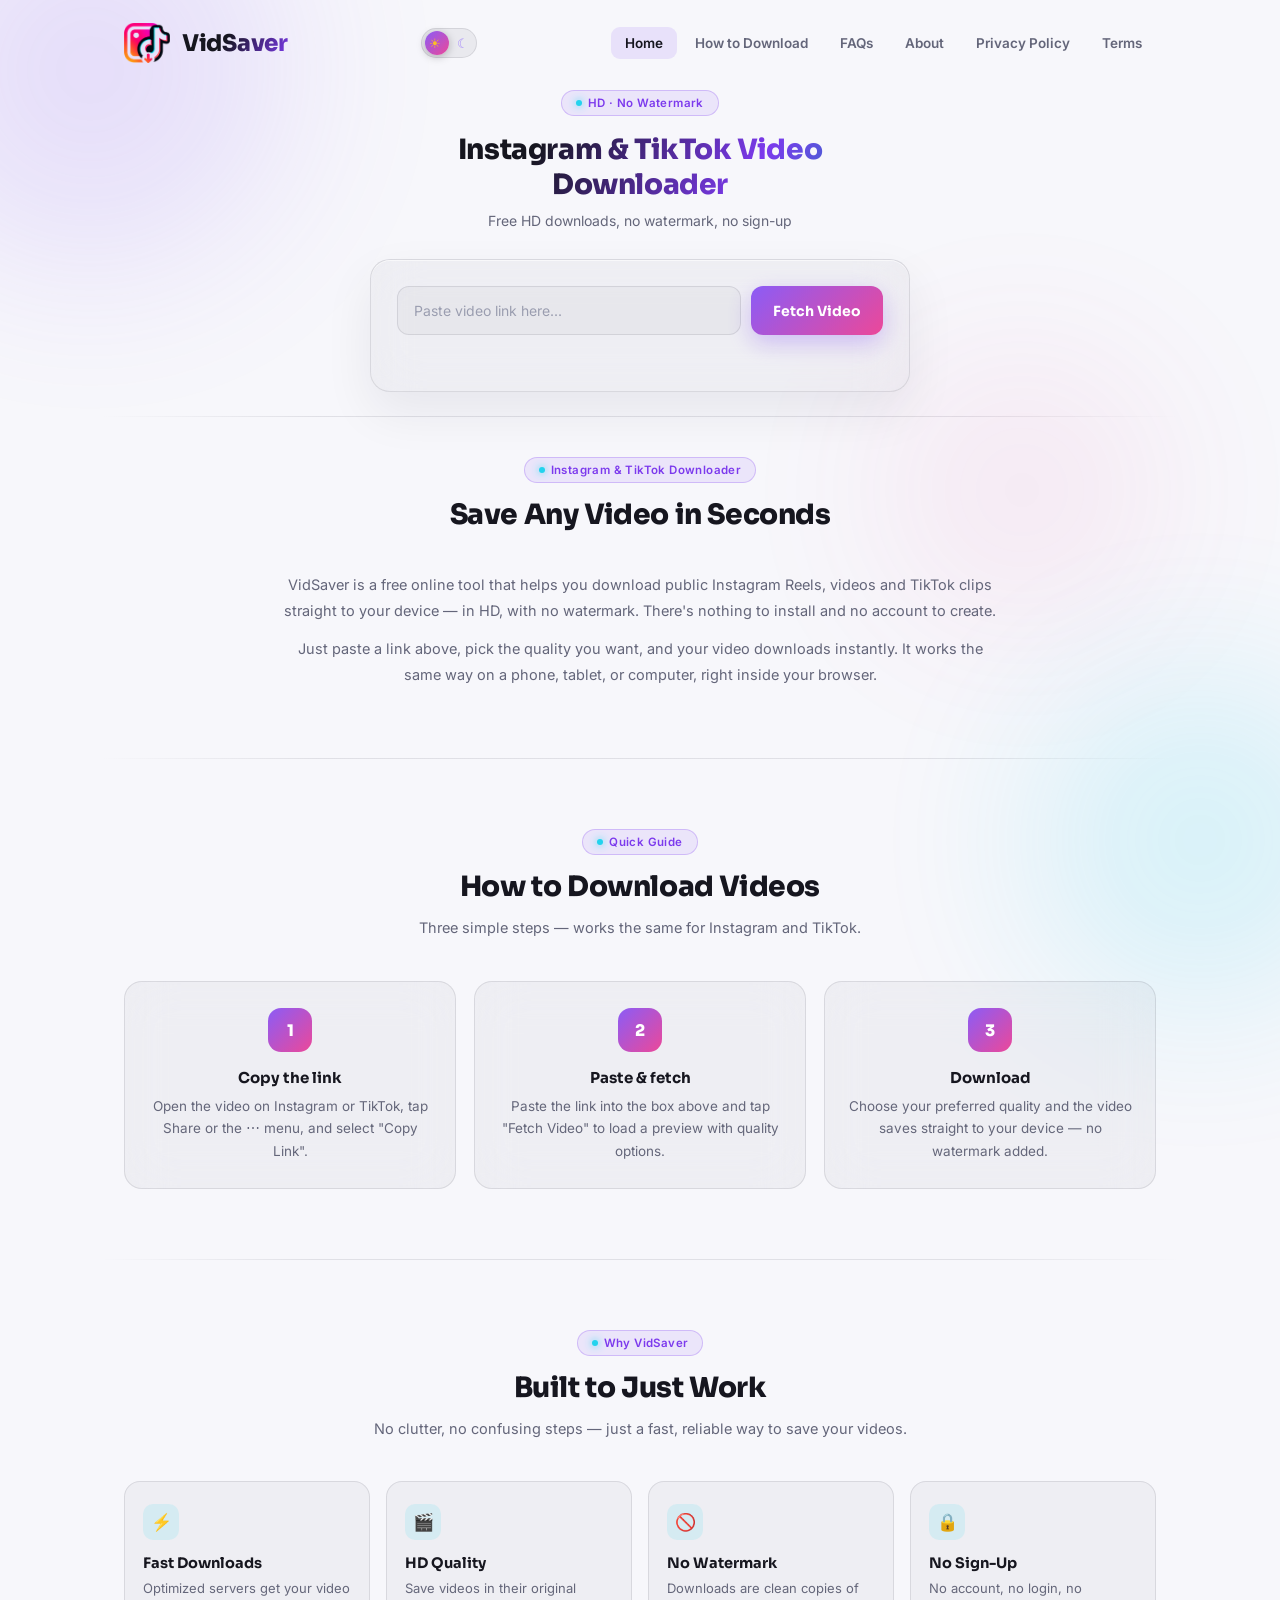
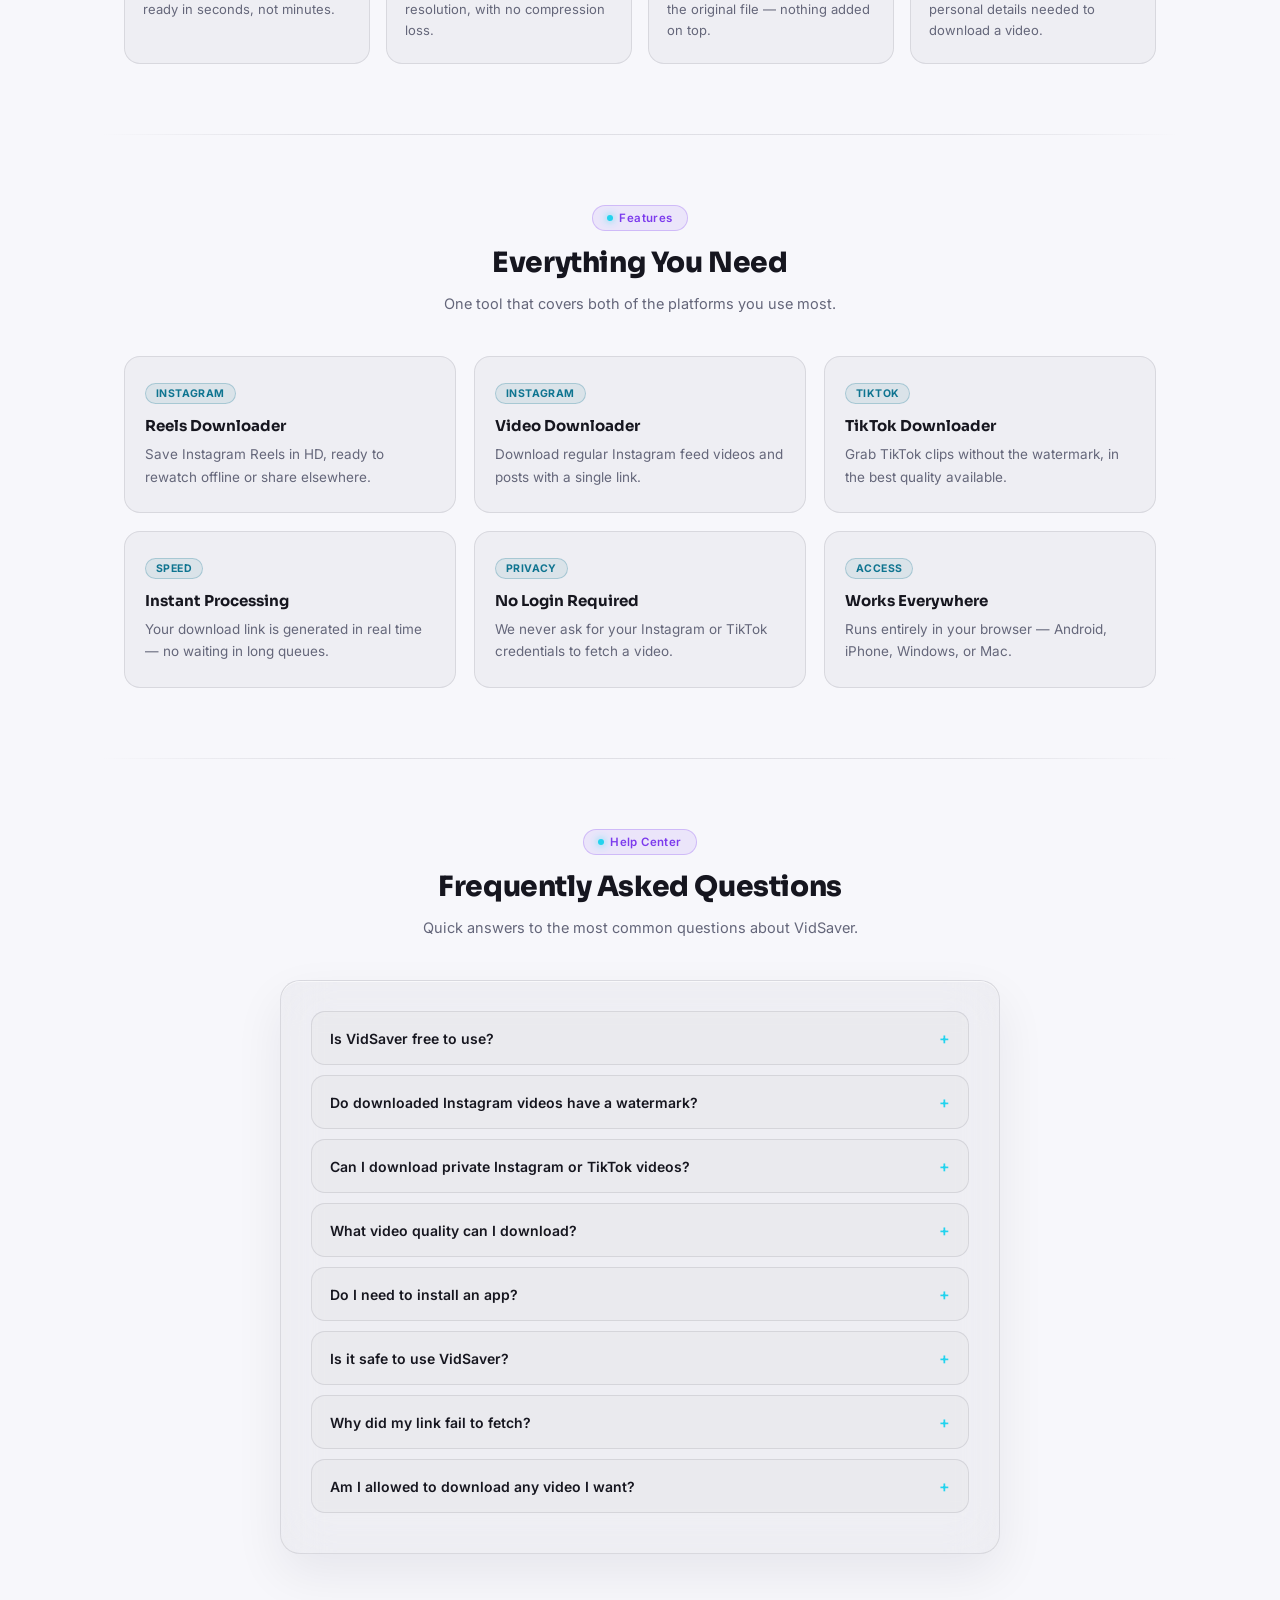
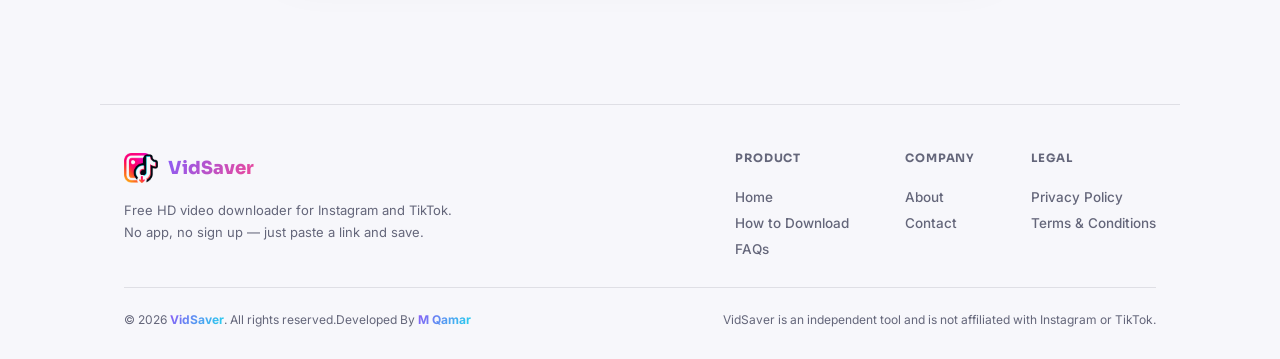
==== index.html @ 6a2c9d86 "Update index.html" ====
<!DOCTYPE html>
<html lang="en">
<head>
<!-- Google tag (gtag.js) -->
<script async src="https://www.googletagmanager.com/gtag/js?id=G-ZDQRNZ3Z0Q"></script>
<script>
  window.dataLayer = window.dataLayer || [];
  function gtag(){dataLayer.push(arguments);}
  gtag('js', new Date());
  gtag('config', 'G-ZDQRNZ3Z0Q');
</script>

<meta charset="UTF-8" />
<meta name="viewport" content="width=device-width, initial-scale=1.0" />
<title>VidSaver — Instagram & TikTok Video Downloader (HD, No Watermark)</title>
<meta name="description" content="VidSaver lets you download Instagram Reels, videos and TikTok clips in HD with no watermark, free and without signing up. Paste a link and save it in seconds." />
<meta name="theme-color" content="#0a0b12">
<link rel="canonical" href="https://vidsaver.site/">
<link rel="icon" href="logo.png" type="image/png">
<link rel="preconnect" href="https://fonts.googleapis.com">
<link href="https://fonts.googleapis.com/css2?family=Sora:wght@500;600;700;800&family=Inter:wght@400;500;600&display=swap" rel="stylesheet">
<link rel="stylesheet" href="style.css">

<!-- Basic SEO / social meta -->
<meta property="og:title" content="VidSaver — Instagram & TikTok Video Downloader">
<meta property="og:description" content="Download Instagram and TikTok videos in HD, no watermark, free and instant.">
<meta property="og:type" content="website">
<meta property="og:url" content="https://vidsaver.site/">
<meta property="og:image" content="https://vidsaver.site/logo.png">

<!-- Structured data: WebApplication -->
<script type="application/ld+json">
{
  "@context": "https://schema.org",
  "@type": "WebApplication",
  "name": "VidSaver",
  "url": "https://vidsaver.site/",
  "description": "Free tool to download Instagram Reels, videos and TikTok clips in HD without watermark, no sign up required.",
  "applicationCategory": "MultimediaApplication",
  "operatingSystem": "Any",
  "offers": {
    "@type": "Offer",
    "price": "0",
    "priceCurrency": "USD"
  }
}
</script>

<!-- Structured data: FAQPage -->
<script type="application/ld+json">
{
  "@context": "https://schema.org",
  "@type": "FAQPage",
  "mainEntity": [
    {
      "@type": "Question",
      "name": "Is VidSaver free to use?",
      "acceptedAnswer": {
        "@type": "Answer",
        "text": "Yes. VidSaver is completely free — there's no sign up, no account and no hidden charges to download videos."
      }
    },
    {
      "@type": "Question",
      "name": "Do downloaded Instagram videos have a watermark?",
      "acceptedAnswer": {
        "@type": "Answer",
        "text": "No. VidSaver fetches the original video file, so downloads are clean and don't add any watermark or logo on top of the video."
      }
    },
    {
      "@type": "Question",
      "name": "Can I download private Instagram or TikTok videos?",
      "acceptedAnswer": {
        "@type": "Answer",
        "text": "No. VidSaver can only fetch videos from public accounts and public posts. Private content isn't accessible."
      }
    },
    {
      "@type": "Question",
      "name": "Do I need to install an app?",
      "acceptedAnswer": {
        "@type": "Answer",
        "text": "No app is required. VidSaver works entirely in your browser on desktop or mobile — just paste a link and download."
      }
    }
  ]
}
</script>
</head>
<body>
<script>(function(){try{if(localStorage.getItem("vidsaver-theme")==="dark"){document.body.classList.add("dark-theme");}}catch(e){}})();</script>

<div class="glow one"></div>
<div class="glow two"></div>
<div class="glow three"></div>

<header class="site-header">
  <a class="brand" href="index.html">
    <img src="logo.png" alt="VidSaver logo">
    <span>VidSaver</span>
  </a>
  <div class="header-actions">
    <button class="theme-toggle" id="themeToggle" aria-label="Toggle light and dark theme" title="Switch theme">
      <span class="tt-icon tt-sun" aria-hidden="true">☀</span>
      <span class="tt-knob"></span>
      <span class="tt-icon tt-moon" aria-hidden="true">☾</span>
    </button>
    <button class="nav-toggle" id="navToggle" aria-label="Menu">☰</button>
  </div>
  <nav class="main-nav" id="mainNav">
    <a href="index.html" class="active">Home</a>
    <a href="#how-to">How to Download</a>
    <a href="#faq">FAQs</a>
    <a href="about.html">About</a>
    <a href="privacy-policy.html">Privacy Policy</a>
    <a href="terms.html">Terms</a>
  </nav>
</header>

<div class="page-body">
<div class="wrap">
  <header class="hero">
    <span class="badge"><span class="dot"></span> HD · No Watermark</span>
    <h1>Instagram &amp; TikTok Video Downloader</h1>
    <p>Free HD downloads, no watermark, no sign-up</p>
  </header>

  <div class="card">
    <div class="search">
      <div class="input-shell">
        <input type="text" id="videoUrl" placeholder="Paste video link here..." />
      </div>
      <button id="fetchBtn">Fetch Video</button>
    </div>

    <div class="loading" id="loading">
      <span class="pulse-ring"></span>
      <span>Fetching video details...</span>
    </div>

    <div class="status-line" id="status"></div>

    <div class="result" id="result">
      <div class="video-info">
        <div class="thumb-wrap"><img id="thumb" src="" alt="thumbnail" /></div>
        <div class="meta">
          <h3 id="videoTitle"></h3>
          <span class="plat-tag" id="platTag"></span>
        </div>
      </div>
      <div class="qualities-label">Choose Quality</div>
      <div class="qualities" id="qualities"></div>
    </div>
  </div>
</div>
</div>

<div class="divider"></div>

<!-- About / Intro -->
<section class="section tight" id="about">
  <div class="section-header">
    <span class="eyebrow"><span class="dot"></span> Instagram &amp; TikTok Downloader</span>
    <h2>Save Any Video in Seconds</h2>
  </div>
  <div class="intro-copy">
    <p>VidSaver is a free online tool that helps you download public Instagram Reels, videos and TikTok clips straight to your device — in HD, with no watermark. There's nothing to install and no account to create.</p>
    <p>Just paste a link above, pick the quality you want, and your video downloads instantly. It works the same way on a phone, tablet, or computer, right inside your browser.</p>
  </div>
</section>

<div class="divider"></div>

<!-- How to download -->
<section class="section" id="how-to">
  <div class="section-header">
    <span class="eyebrow"><span class="dot"></span> Quick Guide</span>
    <h2>How to Download Videos</h2>
    <p>Three simple steps — works the same for Instagram and TikTok.</p>
  </div>
  <div class="steps-grid">
    <div class="step-card">
      <div class="step-badge">1</div>
      <h3>Copy the link</h3>
      <p>Open the video on Instagram or TikTok, tap Share or the ⋯ menu, and select "Copy Link".</p>
    </div>
    <div class="step-card">
      <div class="step-badge">2</div>
      <h3>Paste &amp; fetch</h3>
      <p>Paste the link into the box above and tap "Fetch Video" to load a preview with quality options.</p>
    </div>
    <div class="step-card">
      <div class="step-badge">3</div>
      <h3>Download</h3>
      <p>Choose your preferred quality and the video saves straight to your device — no watermark added.</p>
    </div>
  </div>
</section>

<div class="divider"></div>

<!-- Why choose us -->
<section class="section">
  <div class="section-header">
    <span class="eyebrow"><span class="dot"></span> Why VidSaver</span>
    <h2>Built to Just Work</h2>
    <p>No clutter, no confusing steps — just a fast, reliable way to save your videos.</p>
  </div>
  <div class="why-grid">
    <div class="why-card">
      <div class="icon">⚡</div>
      <h3>Fast Downloads</h3>
      <p>Optimized servers get your video ready in seconds, not minutes.</p>
    </div>
    <div class="why-card">
      <div class="icon">🎬</div>
      <h3>HD Quality</h3>
      <p>Save videos in their original resolution, with no compression loss.</p>
    </div>
    <div class="why-card">
      <div class="icon">🚫</div>
      <h3>No Watermark</h3>
      <p>Downloads are clean copies of the original file — nothing added on top.</p>
    </div>
    <div class="why-card">
      <div class="icon">🔒</div>
      <h3>No Sign-Up</h3>
      <p>No account, no login, no personal details needed to download a video.</p>
    </div>
  </div>
</section>

<div class="divider"></div>

<!-- Features -->
<section class="section">
  <div class="section-header">
    <span class="eyebrow"><span class="dot"></span> Features</span>
    <h2>Everything You Need</h2>
    <p>One tool that covers both of the platforms you use most.</p>
  </div>
  <div class="features-grid">
    <div class="feature-card">
      <span class="tag">Instagram</span>
      <h3>Reels Downloader</h3>
      <p>Save Instagram Reels in HD, ready to rewatch offline or share elsewhere.</p>
    </div>
    <div class="feature-card">
      <span class="tag">Instagram</span>
      <h3>Video Downloader</h3>
      <p>Download regular Instagram feed videos and posts with a single link.</p>
    </div>
    <div class="feature-card">
      <span class="tag">TikTok</span>
      <h3>TikTok Downloader</h3>
      <p>Grab TikTok clips without the watermark, in the best quality available.</p>
    </div>
    <div class="feature-card">
      <span class="tag">Speed</span>
      <h3>Instant Processing</h3>
      <p>Your download link is generated in real time — no waiting in long queues.</p>
    </div>
    <div class="feature-card">
      <span class="tag">Privacy</span>
      <h3>No Login Required</h3>
      <p>We never ask for your Instagram or TikTok credentials to fetch a video.</p>
    </div>
    <div class="feature-card">
      <span class="tag">Access</span>
      <h3>Works Everywhere</h3>
      <p>Runs entirely in your browser — Android, iPhone, Windows, or Mac.</p>
    </div>
  </div>
</section>

<div class="divider"></div>

<!-- FAQ -->
<section class="section" id="faq">
  <div class="section-header">
    <span class="eyebrow"><span class="dot"></span> Help Center</span>
    <h2>Frequently Asked Questions</h2>
    <p>Quick answers to the most common questions about VidSaver.</p>
  </div>
  <div class="content-card" style="max-width:720px;margin-left:auto;margin-right:auto;">
    <div id="faqList"></div>
  </div>
</section>

<footer class="site-footer">
  <div class="footer-top">
    <div class="footer-brand">
      <a class="footer-logo" href="index.html">
        <img src="logo.png" alt="VidSaver logo">
        <span>VidSaver</span>
      </a>
      <p>Free HD video downloader for Instagram and TikTok. No app, no sign up — just paste a link and save.</p>
    </div>
    <div class="footer-cols">
      <div class="footer-col">
        <h4>Product</h4>
        <a href="index.html">Home</a>
        <a href="how-to-download.html">How to Download</a>
        <a href="faq.html">FAQs</a>
      </div>
      <div class="footer-col">
        <h4>Company</h4>
        <a href="about.html">About</a>
        <a href="mailto:support@vidsaver.site">Contact</a>
      </div>
      <div class="footer-col">
        <h4>Legal</h4>
        <a href="privacy-policy.html">Privacy Policy</a>
        <a href="terms.html">Terms &amp; Conditions</a>
      </div>
    </div>
  </div>
  <div class="footer-bottom">
    <span>© 2026 <b>VidSaver</b>. All rights reserved.<br class="footer-br">Developed By <b>M&nbsp;Qamar</b></span>
    <span class="footer-disclaimer">VidSaver is an independent tool and is not affiliated with Instagram or TikTok.</span>
  </div>
</footer>

<script>
  const BACKEND_URL = "https://video-downloader-backend.fly.dev/";

  const fetchBtn = document.getElementById("fetchBtn");
  const urlInput = document.getElementById("videoUrl");
  const statusEl = document.getElementById("status");
  const loadingEl = document.getElementById("loading");
  const resultEl = document.getElementById("result");
  const qualitiesEl = document.getElementById("qualities");
  const navToggle = document.getElementById("navToggle");
  const mainNav = document.getElementById("mainNav");

  navToggle.addEventListener("click", () => mainNav.classList.toggle("open"));

  fetchBtn.addEventListener("click", fetchVideoInfo);
  urlInput.addEventListener("keypress", (e) => { if (e.key === "Enter") fetchVideoInfo(); });

  function detectPlatform(url) {
    url = url.toLowerCase();
    if (url.includes("instagram.com")) return "Instagram";
    if (url.includes("tiktok.com")) return "TikTok";
    return null;
  }

  async function fetchVideoInfo() {
    const url = urlInput.value.trim();
    if (!url) { showStatus("Please paste a link first !", true); return; }

    resultEl.classList.remove("show");
    loadingEl.classList.add("show");
    showStatus("");
    fetchBtn.disabled = true;

    try {
      const res = await fetch(`${BACKEND_URL}/api/info`, {
        method: "POST",
        headers: { "Content-Type": "application/json" },
        body: JSON.stringify({ url }),
      });
      const data = await res.json();
      if (!res.ok) throw new Error(data.detail || "Something Went Wrong");

      document.getElementById("thumb").src = data.thumbnail || "";
      document.getElementById("videoTitle").innerText = data.title || "Untitled Video";
      document.getElementById("platTag").innerText = data.platform || detectPlatform(url) || "video";

      qualitiesEl.innerHTML = "";
      data.formats.forEach((f) => {
        const row = document.createElement("div");
        row.className = "quality-row";
        const sizeText = f.filesize ? `${(f.filesize / (1024 * 1024)).toFixed(1)} MB` : "";
        row.innerHTML = `
          <span class="q-left">
            <span class="q-label">${f.quality}</span>
            <span class="q-size">${sizeText}</span>
          </span>
          <span class="q-download">Download ↓</span>
        `;
        row.onclick = () => downloadVideo(url, f.format_id);
        qualitiesEl.appendChild(row);
      });

      resultEl.classList.add("show");
    } catch (err) {
      showStatus(err.message, true);
    } finally {
      loadingEl.classList.remove("show");
      fetchBtn.disabled = false;
    }
  }

  function downloadVideo(url, formatId) {
    pollDownload(url, formatId);
  }

  async function pollDownload(url, formatId) {
    showStatus("Adding to Queue...");
    try {
      const createRes = await fetch(`${BACKEND_URL}/api/jobs`, {
        method: "POST",
        headers: { "Content-Type": "application/json" },
        body: JSON.stringify({ url, format_id: formatId }),
      });
      const createData = await createRes.json();
      if (!createRes.ok) throw new Error(createData.detail || "Could not start the job");

      const jobId = createData.job_id;

      const poll = async () => {
        const res = await fetch(`${BACKEND_URL}/api/jobs/${jobId}`);
        const data = await res.json();
        if (!res.ok) throw new Error(data.detail || "Status check failed");

        if (data.status === "queued") {
          showStatus("Your video is in the Queue, Please Wait a Moment...");
          setTimeout(poll, 2000);
        } else if (data.status === "processing") {
          showStatus("Your Video is Processing, Please Wait...");
          setTimeout(poll, 2000);
        } else if (data.status === "done") {
          showStatus("✓ Ready! Downloading is Started...");
          const fileUrl = `${BACKEND_URL}/api/jobs/${jobId}/file`;
          const a = document.createElement("a");
          a.href = fileUrl;
          a.rel = "noopener";
          document.body.appendChild(a);
          a.click();
          a.remove();
        } else if (data.status === "failed") {
          showStatus(data.error || "Download failed", true);
        }
      };

      poll();
    } catch (err) {
      showStatus(err.message, true);
    }
  }

  function showStatus(msg, isError = false) {
    statusEl.innerText = msg;
    statusEl.className = "status-line" + (isError ? " error" : "");
  }

  // FAQ accordion
  const faqs = [
    { q: "Is VidSaver free to use?", a: "Yes. VidSaver is completely free — there's no sign up, no account and no hidden charges to download videos." },
    { q: "Do downloaded Instagram videos have a watermark?", a: "No. VidSaver fetches the original video file, so downloads are clean and don't add any watermark or logo on top of the video." },
    { q: "Can I download private Instagram or TikTok videos?", a: "No. VidSaver can only fetch videos from public accounts and public posts. Private content isn't accessible, in line with Instagram and TikTok's own privacy protections." },
    { q: "What video quality can I download?", a: "Depending on the source video, VidSaver usually offers a choice of resolutions (for example SD and HD) so you can pick the file size and quality that suits you." },
    { q: "Do I need to install an app?", a: "No app is required. VidSaver works entirely in your browser on desktop or mobile — just paste a link and download." },
    { q: "Is it safe to use VidSaver?", a: "VidSaver only processes the video link you provide to retrieve the downloadable file — it doesn't ask for your Instagram or TikTok login." },
    { q: "Why did my link fail to fetch?", a: "This usually happens if the link is incomplete, the post has been deleted, or the account/video is private. Double-check the URL and try again." },
    { q: "Am I allowed to download any video I want?", a: "You should only download videos you own or have permission to reuse. See our Terms & Conditions for details." }
  ];
  const faqList = document.getElementById("faqList");
  faqs.forEach((item) => {
    const div = document.createElement("div");
    div.className = "faq-item";
    div.innerHTML = `
      <button class="faq-q" aria-expanded="false">
        <span>${item.q}</span>
        <span class="icon">+</span>
      </button>
      <div class="faq-a"><div class="faq-a-inner">${item.a}</div></div>
    `;
    div.querySelector(".faq-q").addEventListener("click", () => div.classList.toggle("open"));
    faqList.appendChild(div);
  });
</script>

<script>
  (function () {
    var THEME_KEY = "vidsaver-theme";
    var saved = localStorage.getItem(THEME_KEY);
    if (saved === "dark") document.body.classList.add("dark-theme");
    var themeToggle = document.getElementById("themeToggle");
    if (themeToggle) {
      themeToggle.addEventListener("click", function () {
        var isDark = document.body.classList.toggle("dark-theme");
        localStorage.setItem(THEME_KEY, isDark ? "dark" : "light");
      });
    }
  })();
</script>
</body>
</html>
---- style.css ----
:root {
  --bg: #f7f7fb;
  --panel: rgba(20,20,45,0.035);
  --border: rgba(20,20,40,0.10);
  --text: #16161f;
  --text-dim: #64667a;
  --violet: #8b5cf6;
  --cyan: #22d3ee;
  --pink: #ec4899;
}

* { margin: 0; padding: 0; box-sizing: border-box; }

html { scroll-behavior: smooth; }

body {
  min-height: 100vh;
  background: var(--bg);
  font-family: 'Inter', sans-serif;
  color: var(--text);
  position: relative;
  overflow-x: hidden;
  transition: background-color 0.25s ease, color 0.25s ease;
}

a { color: inherit; text-decoration: none; }

/* Ambient glow blobs in background */
.glow {
  position: fixed;
  border-radius: 50%;
  filter: blur(90px);
  opacity: 0.16;
  z-index: 0;
  pointer-events: none;
}
.glow.one { width: 380px; height: 380px; background: var(--violet); top: -120px; left: -100px; animation: float1 12s ease-in-out infinite; }
.glow.two { width: 320px; height: 320px; background: var(--cyan); bottom: -100px; right: -80px; animation: float2 14s ease-in-out infinite; }
.glow.three { width: 260px; height: 260px; background: var(--pink); top: 40%; right: 10%; opacity: 0.09; animation: float1 16s ease-in-out infinite reverse; }

@keyframes float1 { 0%,100% { transform: translate(0,0); } 50% { transform: translate(40px, 30px); } }
@keyframes float2 { 0%,100% { transform: translate(0,0); } 50% { transform: translate(-30px, -40px); } }

/* ---------- Site header / nav ---------- */
.site-header {
  position: relative;
  z-index: 5;
  display: flex;
  align-items: center;
  justify-content: space-between;
  max-width: 1080px;
  margin: 0 auto;
  padding: 20px 24px 0;
}
.brand { display: flex; align-items: center; gap: 12px; }
.brand img { width: 46px; height: 46px; object-fit: contain; display: block; }
.brand span {
  font-family: 'Sora', sans-serif;
  font-weight: 800;
  font-size: 23px;
  letter-spacing: -0.3px;
  background: linear-gradient(120deg, #16161f 40%, #7c3aed 100%);
  -webkit-background-clip: text;
  -webkit-text-fill-color: transparent;
  background-clip: text;
}

.header-actions { display: flex; align-items: center; gap: 10px; }

/* Theme toggle switch */
.theme-toggle {
  position: relative;
  width: 56px;
  height: 30px;
  border-radius: 20px;
  border: 1px solid var(--border);
  background: rgba(20,20,40,0.06);
  cursor: pointer;
  display: flex;
  align-items: center;
  justify-content: space-between;
  padding: 0 7px;
  transition: background 0.2s ease, border-color 0.2s ease;
}
.theme-toggle .tt-icon {
  font-size: 13px;
  line-height: 1;
  z-index: 1;
  color: var(--text-dim);
  transition: color 0.2s ease;
}
.theme-toggle .tt-sun { color: #fbbf24; }
.theme-toggle .tt-moon { color: #a78bfa; }
.theme-toggle .tt-knob {
  position: absolute;
  top: 2px;
  left: 3px;
  width: 24px;
  height: 24px;
  border-radius: 50%;
  background: linear-gradient(135deg, var(--violet), var(--pink));
  box-shadow: 0 2px 8px rgba(0,0,0,0.25);
  transition: transform 0.25s cubic-bezier(.4,0,.2,1);
}
body.dark-theme .theme-toggle .tt-knob { transform: translateX(24px); }

nav.main-nav {
  display: flex;
  align-items: center;
  gap: 4px;
}
nav.main-nav a {
  font-size: 13.5px;
  font-weight: 600;
  color: var(--text-dim);
  padding: 8px 14px;
  border-radius: 9px;
  transition: color 0.15s ease, background 0.15s ease;
}
nav.main-nav a:hover { color: var(--text); background: rgba(20,20,40,0.05); }
nav.main-nav a.active { color: var(--text); background: rgba(139,92,246,0.14); }

.nav-toggle {
  display: none;
  width: 40px; height: 40px;
  border-radius: 10px;
  border: 1px solid var(--border);
  background: rgba(20,20,40,0.04);
  color: var(--text);
  font-size: 18px;
  cursor: pointer;
  align-items: center;
  justify-content: center;
  flex-shrink: 0;
}

@media (max-width: 720px) {
  nav.main-nav {
    position: absolute;
    top: 64px;
    left: 16px;
    right: 16px;
    background: #ffffff;
    border: 1px solid var(--border);
    border-radius: 14px;
    flex-direction: column;
    align-items: stretch;
    padding: 8px;
    display: none;
    box-shadow: 0 20px 50px rgba(20,20,45,0.15);
  }
  nav.main-nav.open { display: flex; }
  nav.main-nav a { padding: 12px 14px; }
  .nav-toggle { display: flex; }
}

/* ---------- Page wrap / hero used on index ---------- */
.page-body {
  display: flex;
  align-items: center;
  justify-content: center;
  padding: 24px;
}
.wrap { position: relative; z-index: 1; width: 100%; max-width: 540px; margin: 0 auto; }

header.hero { text-align: center; margin-bottom: 30px; }
header.hero .badge {
  display: inline-flex;
  align-items: center;
  gap: 6px;
  padding: 5px 14px;
  border-radius: 20px;
  background: rgba(124,58,237,0.09);
  border: 1px solid rgba(124,58,237,0.25);
  font-size: 11.5px;
  color: #7c3aed;
  font-weight: 600;
  letter-spacing: 0.4px;
  margin-bottom: 16px;
}
header.hero .badge .dot {
  width: 6px; height: 6px; border-radius: 50%;
  background: var(--cyan);
  box-shadow: 0 0 8px var(--cyan);
}
header.hero h1 {
  font-family: 'Sora', sans-serif;
  font-weight: 800;
  font-size: 28px;
  letter-spacing: -0.4px;
  background: linear-gradient(120deg, #16161f 30%, #7c3aed 70%, #0891b2 100%);
  -webkit-background-clip: text;
  -webkit-text-fill-color: transparent;
  background-clip: text;
  margin-bottom: 10px;
}
header.hero p { color: var(--text-dim); font-size: 14px; }
header.hero p b { color: var(--text); font-weight: 600; }

.card {
  background: var(--panel);
  backdrop-filter: blur(24px);
  -webkit-backdrop-filter: blur(24px);
  border: 1px solid var(--border);
  border-radius: 20px;
  padding: 26px;
  box-shadow: 0 20px 50px rgba(20,20,45,0.07), inset 0 1px 0 rgba(255,255,255,0.6);
}

.search { display: flex; flex-wrap: wrap; gap: 10px; }
.input-shell { flex: 1 1 220px; min-width: 0; position: relative; }
input[type="text"] {
  width: 100%;
  padding: 15px 16px;
  border-radius: 12px;
  border: 1px solid var(--border);
  background: rgba(20,20,40,0.03);
  color: var(--text);
  font-size: 14px;
  font-family: 'Inter', sans-serif;
  outline: none;
  transition: border-color 0.2s ease, box-shadow 0.2s ease;
}
input[type="text"]:focus { border-color: var(--violet); box-shadow: 0 0 0 3px rgba(139,92,246,0.15); }
input[type="text"]::placeholder { color: #9a9db0; }

button#fetchBtn {
  flex: 1 1 100%;
  padding: 15px 22px;
  border-radius: 12px;
  border: none;
  background: linear-gradient(135deg, var(--violet), var(--pink));
  color: #fff;
  font-weight: 700;
  font-size: 14px;
  font-family: 'Sora', sans-serif;
  cursor: pointer;
  box-shadow: 0 8px 24px rgba(139,92,246,0.35);
  transition: transform 0.15s ease, box-shadow 0.15s ease;
}
button#fetchBtn:hover { transform: translateY(-2px); box-shadow: 0 10px 30px rgba(139,92,246,0.5); }
button#fetchBtn:active { transform: translateY(0); }
button#fetchBtn:disabled { opacity: 0.5; cursor: not-allowed; transform: none; }

@media (min-width: 460px) { button#fetchBtn { flex: 0 0 auto; } }

.status-line { margin-top: 14px; font-size: 13px; color: var(--text-dim); min-height: 16px; }
.status-line.error { color: #f87171; }
.status-line.success { color: #4ade80; }

.loading { display: none; align-items: center; gap: 12px; padding: 16px 0 4px; color: var(--text-dim); font-size: 13px; }
.loading.show { display: flex; }
.pulse-ring {
  width: 16px; height: 16px;
  border-radius: 50%;
  border: 2px solid var(--violet);
  border-top-color: var(--cyan);
  animation: spin 0.8s linear infinite;
}
@keyframes spin { to { transform: rotate(360deg); } }

.result { display: none; margin-top: 22px; padding-top: 22px; border-top: 1px solid var(--border); }
.result.show { display: block; }

.video-info { display: flex; gap: 14px; align-items: center; margin-bottom: 18px; }
.video-info .thumb-wrap { position: relative; flex-shrink: 0; border-radius: 10px; overflow: hidden; border: 1px solid var(--border); }
.video-info img { width: 100px; height: 68px; object-fit: cover; display: block; }
.video-info .meta { flex: 1 1 auto; min-width: 0; max-width: 100%; }
.video-info h3 {
  font-size: 14px;
  font-weight: 600;
  line-height: 1.45;
  overflow: hidden;
  display: -webkit-box;
  -webkit-line-clamp: 2;
  -webkit-box-orient: vertical;
  overflow-wrap: anywhere;
  word-break: break-word;
}
.video-info .plat-tag {
  display: inline-flex;
  align-items: center;
  gap: 5px;
  margin-top: 7px;
  font-size: 11px;
  font-weight: 600;
  color: #0e7490;
  background: rgba(14,116,144,0.09);
  border: 1px solid rgba(14,116,144,0.25);
  padding: 3px 10px;
  border-radius: 20px;
  text-transform: capitalize;
}

.qualities-label { font-size: 11.5px; font-weight: 700; color: var(--text-dim); text-transform: uppercase; letter-spacing: 0.6px; margin-bottom: 10px; }
.qualities { display: flex; flex-direction: column; gap: 8px; }
.quality-row {
  display: flex;
  justify-content: space-between;
  align-items: center;
  padding: 13px 16px;
  border: 1px solid var(--border);
  border-radius: 12px;
  background: rgba(20,20,40,0.025);
  cursor: pointer;
  transition: border-color 0.2s ease, background 0.2s ease, transform 0.15s ease;
}
.quality-row:hover { border-color: var(--violet); background: rgba(139,92,246,0.08); transform: translateX(2px); }
.quality-row .q-left { display: flex; align-items: center; gap: 10px; }
.quality-row .q-label { font-size: 13.5px; font-weight: 700; font-family: 'Sora', sans-serif; }
.quality-row .q-size { font-size: 11.5px; color: var(--text-dim); }
.quality-row .q-download {
  font-size: 12px;
  font-weight: 700;
  background: linear-gradient(120deg, #0e7490, #7c3aed);
  -webkit-background-clip: text;
  -webkit-text-fill-color: transparent;
  background-clip: text;
}

/* ---------- Long-form landing sections (used on homepage) ---------- */
.section {
  position: relative;
  z-index: 1;
  max-width: 1080px;
  margin: 0 auto;
  padding: 70px 24px;
}
.section.tight { padding-top: 40px; }
.section-header { text-align: center; max-width: 640px; margin: 0 auto 40px; }
.section-header .eyebrow {
  display: inline-flex;
  align-items: center;
  gap: 6px;
  padding: 5px 14px;
  border-radius: 20px;
  background: rgba(124,58,237,0.09);
  border: 1px solid rgba(124,58,237,0.25);
  font-size: 11.5px;
  color: #7c3aed;
  font-weight: 600;
  letter-spacing: 0.4px;
  margin-bottom: 14px;
}
.section-header .eyebrow .dot { width: 6px; height: 6px; border-radius: 50%; background: var(--cyan); box-shadow: 0 0 8px var(--cyan); }
.section-header h2 {
  font-family: 'Sora', sans-serif;
  font-weight: 800;
  font-size: 28px;
  letter-spacing: -0.4px;
  color: var(--text);
  margin-bottom: 12px;
}
.section-header p { color: var(--text-dim); font-size: 14.5px; line-height: 1.7; }

.divider {
  max-width: 1080px;
  margin: 0 auto;
  height: 1px;
  background: linear-gradient(90deg, transparent, var(--border) 20%, var(--border) 80%, transparent);
}

.intro-copy { max-width: 720px; margin: 0 auto; text-align: center; }
.intro-copy p { color: var(--text-dim); font-size: 14.5px; line-height: 1.8; }
.intro-copy p + p { margin-top: 12px; }

.steps-grid { display: grid; grid-template-columns: repeat(3, 1fr); gap: 18px; }
@media (max-width: 780px) { .steps-grid { grid-template-columns: 1fr; } }
.step-card {
  background: var(--panel);
  backdrop-filter: blur(24px);
  -webkit-backdrop-filter: blur(24px);
  border: 1px solid var(--border);
  border-radius: 18px;
  padding: 26px 22px;
  text-align: center;
}
.step-card .step-badge {
  width: 44px; height: 44px;
  border-radius: 13px;
  background: linear-gradient(135deg, var(--violet), var(--pink));
  color: #fff;
  font-family: 'Sora', sans-serif;
  font-weight: 800;
  font-size: 16px;
  display: flex; align-items: center; justify-content: center;
  margin: 0 auto 16px;
}
.step-card h3 { font-family: 'Sora', sans-serif; font-size: 15px; font-weight: 700; margin-bottom: 8px; }
.step-card p { color: var(--text-dim); font-size: 13.5px; line-height: 1.65; }

.why-grid { display: grid; grid-template-columns: repeat(4, 1fr); gap: 16px; }
@media (max-width: 900px) { .why-grid { grid-template-columns: repeat(2, 1fr); } }
@media (max-width: 480px) { .why-grid { grid-template-columns: 1fr; } }
.why-card {
  background: var(--panel);
  border: 1px solid var(--border);
  border-radius: 16px;
  padding: 22px 18px;
}
.why-card .icon {
  width: 36px; height: 36px;
  border-radius: 10px;
  background: rgba(34,211,238,0.12);
  color: var(--cyan);
  display: flex; align-items: center; justify-content: center;
  font-size: 17px;
  margin-bottom: 14px;
}
.why-card h3 { font-family: 'Sora', sans-serif; font-size: 14.5px; font-weight: 700; margin-bottom: 6px; }
.why-card p { color: var(--text-dim); font-size: 13px; line-height: 1.6; }

.features-grid { display: grid; grid-template-columns: repeat(3, 1fr); gap: 18px; }
@media (max-width: 900px) { .features-grid { grid-template-columns: repeat(2, 1fr); } }
@media (max-width: 560px) { .features-grid { grid-template-columns: 1fr; } }
.feature-card {
  background: var(--panel);
  border: 1px solid var(--border);
  border-radius: 16px;
  padding: 24px 20px;
  transition: border-color 0.2s ease, transform 0.2s ease;
}
.feature-card:hover { border-color: var(--violet); transform: translateY(-3px); }
.feature-card .tag {
  display: inline-block;
  font-size: 10.5px;
  font-weight: 700;
  letter-spacing: 0.4px;
  color: #0e7490;
  background: rgba(14,116,144,0.09);
  border: 1px solid rgba(14,116,144,0.25);
  padding: 3px 10px;
  border-radius: 20px;
  text-transform: uppercase;
  margin-bottom: 12px;
}
.feature-card h3 { font-family: 'Sora', sans-serif; font-size: 15px; font-weight: 700; margin-bottom: 8px; }
.feature-card p { color: var(--text-dim); font-size: 13.5px; line-height: 1.65; }

/* ---------- Content pages (About / FAQ / Terms / Privacy / How-to) ---------- */
.content-wrap {
  position: relative;
  z-index: 1;
  max-width: 780px;
  margin: 0 auto;
  padding: 36px 24px 60px;
}
.content-hero { text-align: center; margin-bottom: 34px; }
.content-hero .eyebrow {
  display: inline-flex;
  align-items: center;
  gap: 6px;
  padding: 5px 14px;
  border-radius: 20px;
  background: rgba(124,58,237,0.09);
  border: 1px solid rgba(124,58,237,0.25);
  font-size: 11.5px;
  color: #7c3aed;
  font-weight: 600;
  letter-spacing: 0.4px;
  margin-bottom: 14px;
}
.content-hero h1 {
  font-family: 'Sora', sans-serif;
  font-weight: 800;
  font-size: 30px;
  letter-spacing: -0.4px;
  background: linear-gradient(120deg, #16161f 30%, #7c3aed 70%, #0891b2 100%);
  -webkit-background-clip: text;
  -webkit-text-fill-color: transparent;
  background-clip: text;
  margin-bottom: 10px;
}
.content-hero p { color: var(--text-dim); font-size: 14.5px; max-width: 520px; margin: 0 auto; }

.content-card {
  background: var(--panel);
  backdrop-filter: blur(24px);
  -webkit-backdrop-filter: blur(24px);
  border: 1px solid var(--border);
  border-radius: 20px;
  padding: 30px;
  box-shadow: 0 20px 50px rgba(20,20,45,0.07), inset 0 1px 0 rgba(255,255,255,0.6);
  margin-bottom: 20px;
}

.content-card h2 {
  font-family: 'Sora', sans-serif;
  font-size: 18px;
  font-weight: 700;
  margin-bottom: 12px;
  color: var(--text);
}
.content-card h2 .num {
  display: inline-flex;
  align-items: center;
  justify-content: center;
  width: 26px; height: 26px;
  border-radius: 8px;
  background: rgba(139,92,246,0.15);
  color: var(--cyan);
  font-size: 12px;
  margin-right: 8px;
  font-family: 'Inter', sans-serif;
}
.content-card p, .content-card li { color: var(--text-dim); font-size: 14px; line-height: 1.75; }
.content-card p + p { margin-top: 10px; }
.content-card ul, .content-card ol { padding-left: 20px; margin-top: 6px; }
.content-card li { margin-bottom: 6px; }
.content-card a.inline-link { color: var(--cyan); font-weight: 600; }
.content-card a.inline-link:hover { text-decoration: underline; }

.step-list { display: flex; flex-direction: column; gap: 14px; }
.step-item { display: flex; gap: 14px; align-items: flex-start; }
.step-item .step-num {
  flex-shrink: 0;
  width: 30px; height: 30px;
  border-radius: 9px;
  background: linear-gradient(135deg, var(--violet), var(--pink));
  color: #fff;
  font-family: 'Sora', sans-serif;
  font-weight: 700;
  font-size: 13px;
  display: flex; align-items: center; justify-content: center;
}
.step-item .step-text h3 { font-size: 14.5px; font-weight: 700; color: var(--text); margin-bottom: 3px; }
.step-item .step-text p { font-size: 13.5px; color: var(--text-dim); line-height: 1.6; }

.faq-item { border: 1px solid var(--border); border-radius: 14px; margin-bottom: 10px; overflow: hidden; background: rgba(20,20,40,0.02); }
.faq-q {
  width: 100%;
  text-align: left;
  padding: 16px 18px;
  background: transparent;
  border: none;
  color: var(--text);
  font-family: 'Inter', sans-serif;
  font-weight: 600;
  font-size: 14px;
  cursor: pointer;
  display: flex;
  justify-content: space-between;
  align-items: center;
  gap: 12px;
}
.faq-q .icon { color: var(--cyan); font-size: 16px; transition: transform 0.2s ease; flex-shrink: 0; }
.faq-item.open .faq-q .icon { transform: rotate(45deg); }
.faq-a { max-height: 0; overflow: hidden; transition: max-height 0.25s ease; }
.faq-item.open .faq-a { max-height: 400px; }
.faq-a-inner { padding: 0 18px 16px; color: var(--text-dim); font-size: 13.5px; line-height: 1.7; }

.cta-band {
  text-align: center;
  padding: 30px;
}
.cta-band a.btn {
  display: inline-block;
  padding: 14px 30px;
  border-radius: 12px;
  background: linear-gradient(135deg, var(--violet), var(--pink));
  color: #fff;
  font-weight: 700;
  font-family: 'Sora', sans-serif;
  font-size: 14px;
  box-shadow: 0 8px 24px rgba(139,92,246,0.35);
}

/* ---------- Footer ---------- */
footer.site-footer {
  position: relative;
  z-index: 1;
  max-width: 1080px;
  margin: 60px auto 0;
  padding: 46px 24px 28px;
  border-top: 1px solid var(--border);
}

.footer-top {
  display: flex;
  flex-wrap: wrap;
  justify-content: space-between;
  gap: 40px;
  padding-bottom: 30px;
}

.footer-brand { max-width: 340px; }
.footer-logo { display: flex; align-items: center; gap: 10px; margin-bottom: 14px; }
.footer-logo img { width: 34px; height: 34px; object-fit: contain; display: block; }
.footer-logo span {
  font-family: 'Sora', sans-serif;
  font-weight: 800;
  font-size: 18px;
  background: linear-gradient(120deg, var(--violet), var(--pink));
  -webkit-background-clip: text;
  -webkit-text-fill-color: transparent;
  background-clip: text;
}
.footer-brand p { font-size: 13px; color: var(--text-dim); line-height: 1.7; }

.footer-cols {
  display: flex;
  flex-wrap: wrap;
  gap: 40px 56px;
}
.footer-col h4 {
  font-family: 'Sora', sans-serif;
  font-size: 11.5px;
  font-weight: 700;
  letter-spacing: 0.8px;
  text-transform: uppercase;
  color: var(--text-dim);
  margin-bottom: 14px;
}
.footer-col { display: flex; flex-direction: column; gap: 10px; }
.footer-col a { font-size: 13.5px; font-weight: 500; color: var(--text-dim); transition: color 0.15s ease; }
.footer-col a:hover { color: var(--text); }

.footer-bottom {
  display: flex;
  flex-wrap: wrap;
  justify-content: space-between;
  align-items: center;
  gap: 10px 20px;
  padding-top: 22px;
  border-top: 1px solid var(--border);
  font-size: 12px;
  color: var(--text-dim);
  line-height: 1.7;
}
.footer-bottom b {
  background: linear-gradient(120deg, var(--violet), var(--cyan));
  -webkit-background-clip: text;
  -webkit-text-fill-color: transparent;
  background-clip: text;
  font-weight: 700;
  white-space: nowrap;
}
.footer-bottom .footer-disclaimer { color: var(--text-dim); }
.footer-br { display: none; }

@media (max-width: 640px) {
  .footer-top { gap: 30px; }
  .footer-cols { flex-direction: column; gap: 26px; }
  .footer-bottom {
    flex-direction: column;
    align-items: center;
    text-align: center;
    gap: 12px;
  }
  .footer-bottom .footer-disclaimer {
    padding-top: 10px;
    margin-top: 4px;
    border-top: 1px solid var(--border);
    max-width: 320px;
    font-size: 11.5px;
  }
  .footer-br { display: inline; }
}

/* ---------- Dark theme (opt-in via toggle) ---------- */
body.dark-theme {
  --bg: #0a0b12;
  --panel: rgba(255,255,255,0.045);
  --border: rgba(255,255,255,0.09);
  --text: #eef0f6;
  --text-dim: #8b8fa3;
}
body.dark-theme .glow.one,
body.dark-theme .glow.two { opacity: 0.35; }
body.dark-theme .glow.three { opacity: 0.18; }
body.dark-theme .card,
body.dark-theme .content-card {
  box-shadow: 0 20px 60px rgba(0,0,0,0.5), inset 0 1px 0 rgba(255,255,255,0.06);
}
body.dark-theme .brand span {
  background: linear-gradient(120deg, #fff 40%, #c4b5fd 100%);
  -webkit-background-clip: text;
  -webkit-text-fill-color: transparent;
  background-clip: text;
}
body.dark-theme header.hero h1,
body.dark-theme .content-hero h1 {
  background: linear-gradient(120deg, #fff 30%, #c4b5fd 70%, var(--cyan) 100%);
  -webkit-background-clip: text;
  -webkit-text-fill-color: transparent;
  background-clip: text;
}
body.dark-theme .theme-toggle { background: rgba(255,255,255,0.06); }
body.dark-theme header.hero .badge,
body.dark-theme .section-header .eyebrow,
body.dark-theme .content-hero .eyebrow {
  color: #c4b5fd;
  background: rgba(139,92,246,0.12);
  border-color: rgba(139,92,246,0.3);
}
body.dark-theme .video-info .plat-tag,
body.dark-theme .feature-card .tag {
  color: var(--cyan);
  background: rgba(34,211,238,0.1);
  border-color: rgba(34,211,238,0.25);
}
body.dark-theme .quality-row .q-download {
  background: linear-gradient(120deg, var(--cyan), var(--violet));
  -webkit-background-clip: text;
  -webkit-text-fill-color: transparent;
  background-clip: text;
}
body.dark-theme nav.main-nav a:hover { background: rgba(255,255,255,0.05); }
body.dark-theme .nav-toggle,
body.dark-theme input[type="text"] {
  background: rgba(255,255,255,0.04);
}
body.dark-theme input[type="text"]::placeholder { color: #5c5f6f; }
body.dark-theme .quality-row,
body.dark-theme .faq-item {
  background: rgba(255,255,255,0.02);
}
@media (max-width: 720px) {
  body.dark-theme nav.main-nav { background: #12101d; box-shadow: 0 20px 50px rgba(0,0,0,0.5); }
}
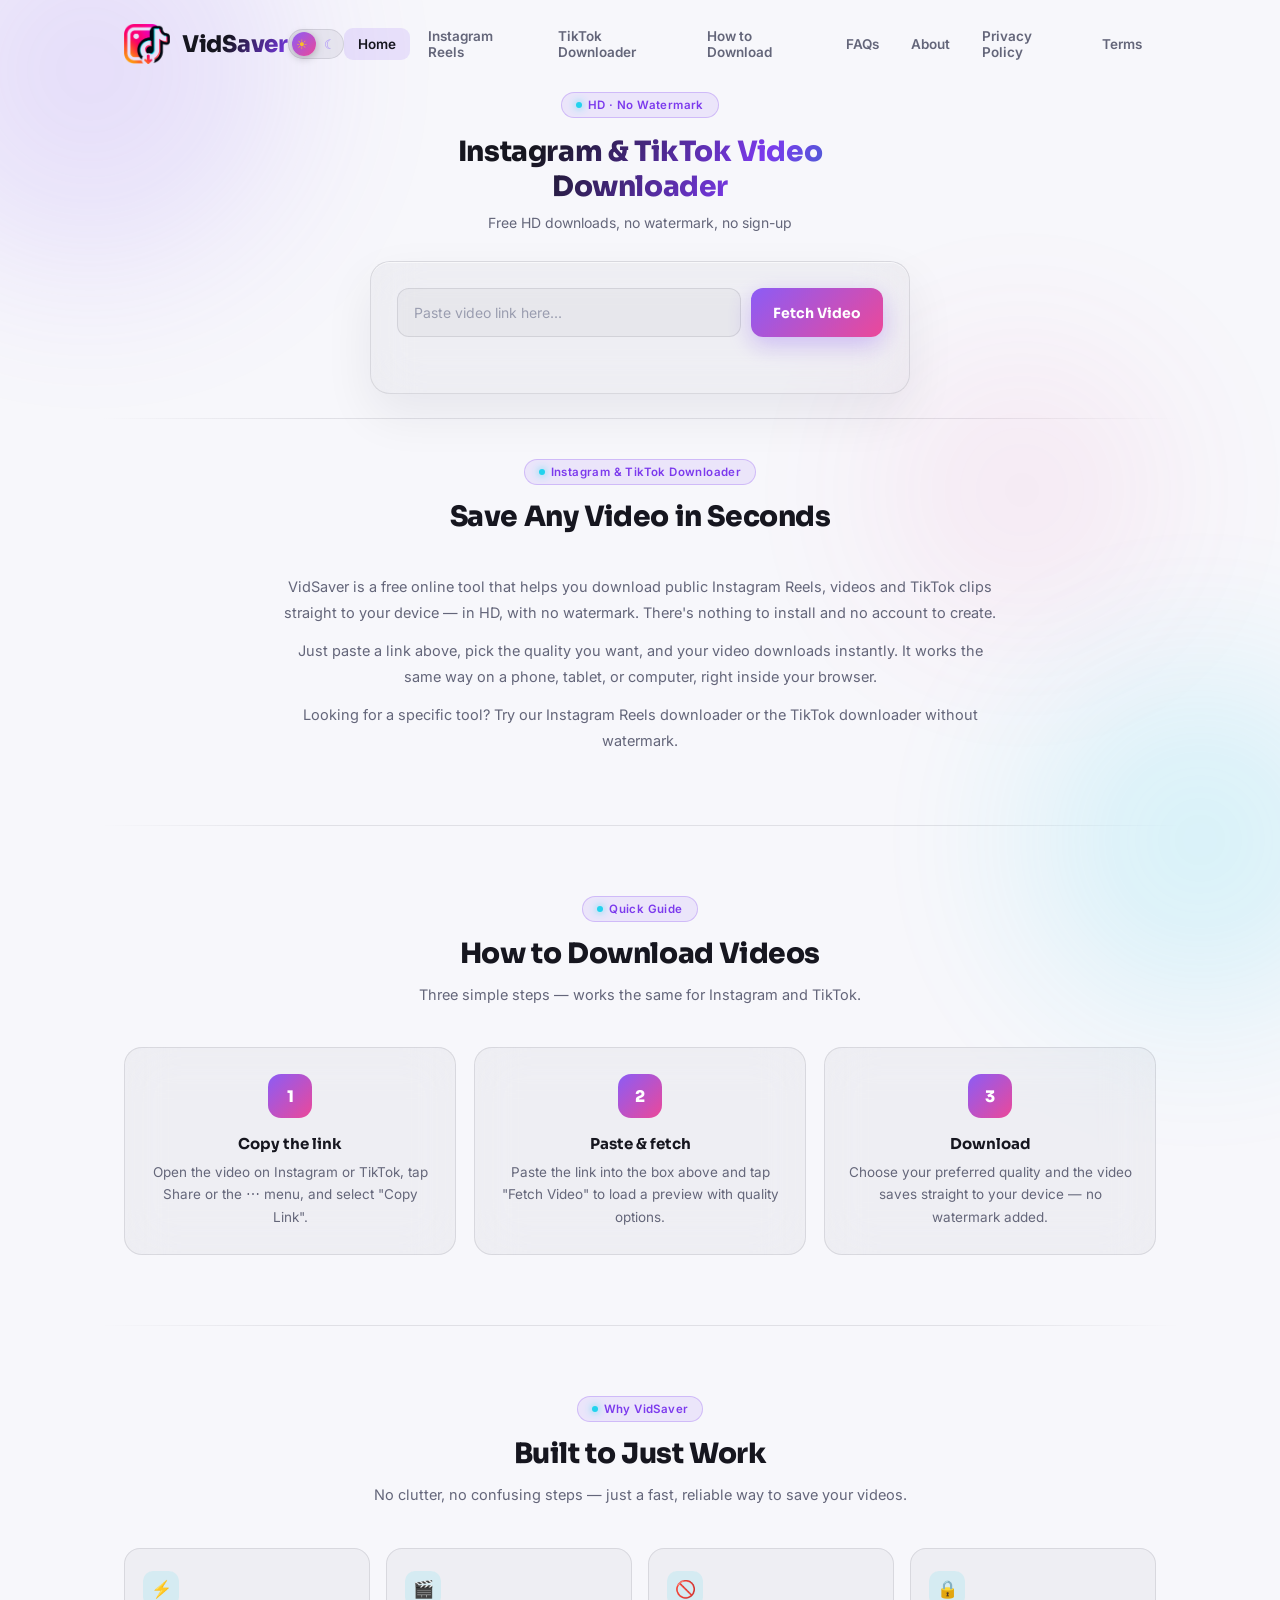
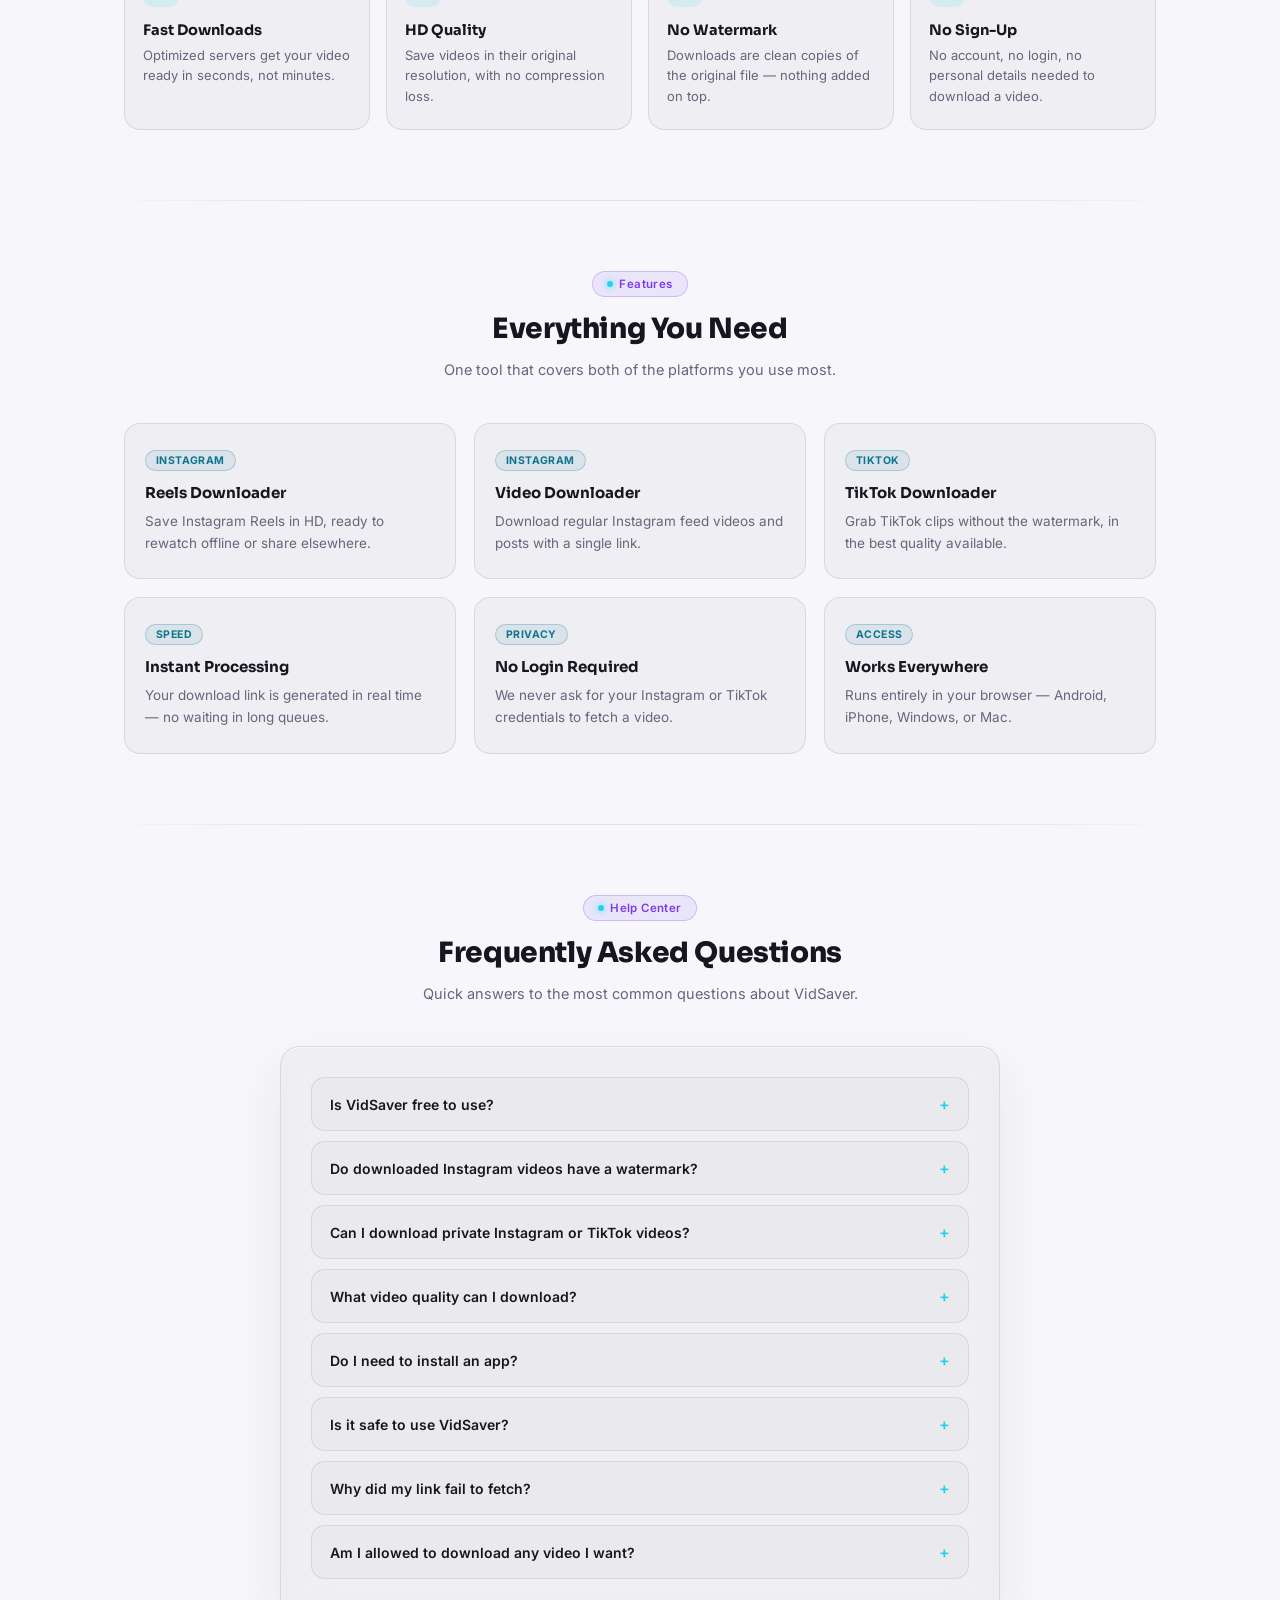
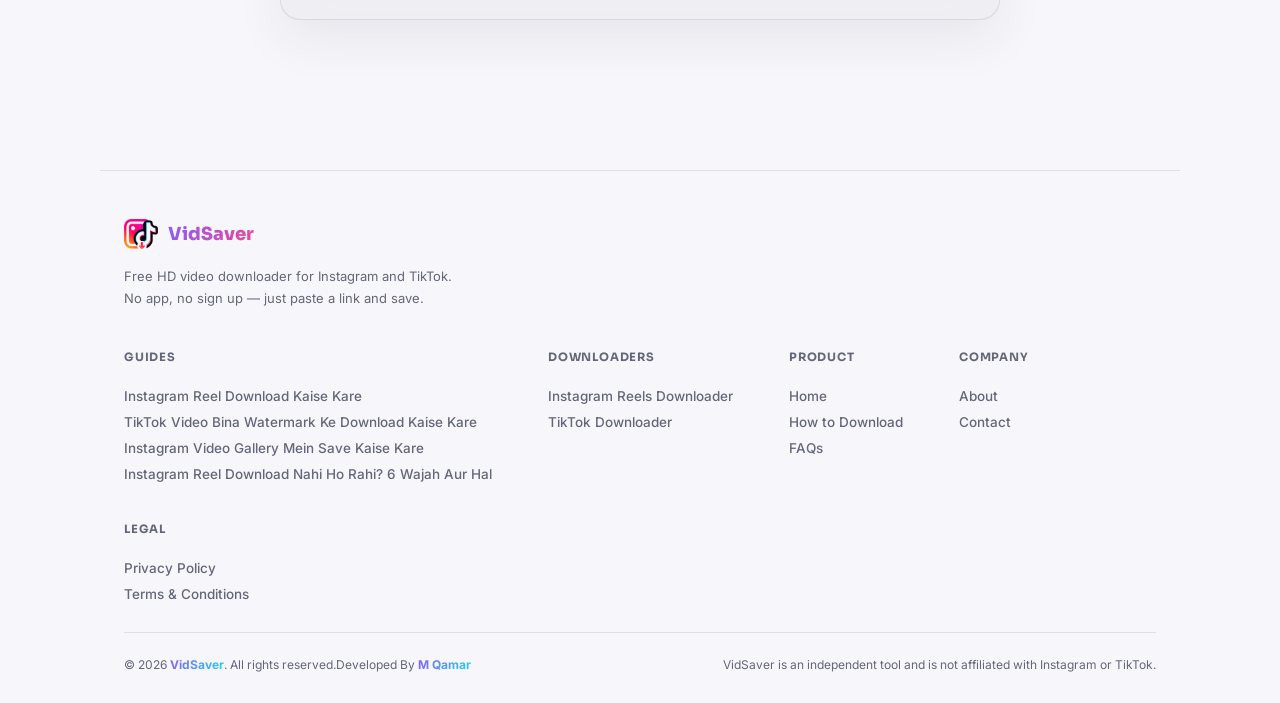
==== commit 55d50421: "Add files via upload" ====
--- a/index.html
+++ b/index.html
@@ -16,7 +16,10 @@
 <meta name="description" content="VidSaver lets you download Instagram Reels, videos and TikTok clips in HD with no watermark, free and without signing up. Paste a link and save it in seconds." />
 <meta name="theme-color" content="#0a0b12">
 <link rel="canonical" href="https://vidsaver.site/">
-<link rel="icon" href="logo.png" type="image/png">
+<link rel="icon" href="/favicon.ico" sizes="any">
+<link rel="icon" href="/logo-512.png" type="image/png" sizes="512x512">
+<link rel="icon" href="/logo-192.png" type="image/png" sizes="192x192">
+<link rel="apple-touch-icon" href="/apple-touch-icon.png">
 <link rel="preconnect" href="https://fonts.googleapis.com">
 <link href="https://fonts.googleapis.com/css2?family=Sora:wght@500;600;700;800&family=Inter:wght@400;500;600&display=swap" rel="stylesheet">
 <link rel="stylesheet" href="style.css">
@@ -25,8 +28,14 @@
 <meta property="og:title" content="VidSaver — Instagram & TikTok Video Downloader">
 <meta property="og:description" content="Download Instagram and TikTok videos in HD, no watermark, free and instant.">
 <meta property="og:type" content="website">
+<meta property="og:site_name" content="VidSaver">
 <meta property="og:url" content="https://vidsaver.site/">
 <meta property="og:image" content="https://vidsaver.site/logo.png">
+<meta property="og:image:width" content="512">
+<meta property="og:image:height" content="512">
+<meta name="twitter:card" content="summary">
+<meta name="twitter:title" content="VidSaver — Instagram & TikTok Video Downloader">
+<meta name="twitter:description" content="Download Instagram Reels and TikTok videos in HD, no watermark, free.">
 
 <!-- Structured data: WebApplication -->
 <script type="application/ld+json">
@@ -49,42 +58,74 @@
 <!-- Structured data: FAQPage -->
 <script type="application/ld+json">
 {
-  "@context": "https://schema.org",
-  "@type": "FAQPage",
-  "mainEntity": [
-    {
-      "@type": "Question",
-      "name": "Is VidSaver free to use?",
-      "acceptedAnswer": {
-        "@type": "Answer",
-        "text": "Yes. VidSaver is completely free — there's no sign up, no account and no hidden charges to download videos."
-      }
-    },
-    {
-      "@type": "Question",
-      "name": "Do downloaded Instagram videos have a watermark?",
-      "acceptedAnswer": {
-        "@type": "Answer",
-        "text": "No. VidSaver fetches the original video file, so downloads are clean and don't add any watermark or logo on top of the video."
-      }
-    },
-    {
-      "@type": "Question",
-      "name": "Can I download private Instagram or TikTok videos?",
-      "acceptedAnswer": {
-        "@type": "Answer",
-        "text": "No. VidSaver can only fetch videos from public accounts and public posts. Private content isn't accessible."
-      }
-    },
-    {
-      "@type": "Question",
-      "name": "Do I need to install an app?",
-      "acceptedAnswer": {
-        "@type": "Answer",
-        "text": "No app is required. VidSaver works entirely in your browser on desktop or mobile — just paste a link and download."
-      }
-    }
-  ]
+ "@context": "https://schema.org",
+ "@type": "FAQPage",
+ "mainEntity": [
+  {
+   "@type": "Question",
+   "name": "Is VidSaver free to use?",
+   "acceptedAnswer": {
+    "@type": "Answer",
+    "text": "Yes. VidSaver is completely free — there's no sign up, no account and no hidden charges to download videos."
+   }
+  },
+  {
+   "@type": "Question",
+   "name": "Do downloaded Instagram videos have a watermark?",
+   "acceptedAnswer": {
+    "@type": "Answer",
+    "text": "No. VidSaver fetches the original video file, so downloads are clean and don't add any watermark or logo on top of the video."
+   }
+  },
+  {
+   "@type": "Question",
+   "name": "Can I download private Instagram or TikTok videos?",
+   "acceptedAnswer": {
+    "@type": "Answer",
+    "text": "No. VidSaver can only fetch videos from public accounts and public posts. Private content isn't accessible, in line with Instagram and TikTok's own privacy protections."
+   }
+  },
+  {
+   "@type": "Question",
+   "name": "What video quality can I download?",
+   "acceptedAnswer": {
+    "@type": "Answer",
+    "text": "Depending on the source video, VidSaver usually offers a choice of resolutions (for example SD and HD) so you can pick the file size and quality that suits you."
+   }
+  },
+  {
+   "@type": "Question",
+   "name": "Do I need to install an app?",
+   "acceptedAnswer": {
+    "@type": "Answer",
+    "text": "No app is required. VidSaver works entirely in your browser on desktop or mobile — just paste a link and download."
+   }
+  },
+  {
+   "@type": "Question",
+   "name": "Is it safe to use VidSaver?",
+   "acceptedAnswer": {
+    "@type": "Answer",
+    "text": "VidSaver only processes the video link you provide to retrieve the downloadable file — it doesn't ask for your Instagram or TikTok login."
+   }
+  },
+  {
+   "@type": "Question",
+   "name": "Why did my link fail to fetch?",
+   "acceptedAnswer": {
+    "@type": "Answer",
+    "text": "This usually happens if the link is incomplete, the post has been deleted, or the account/video is private. Double-check the URL and try again."
+   }
+  },
+  {
+   "@type": "Question",
+   "name": "Am I allowed to download any video I want?",
+   "acceptedAnswer": {
+    "@type": "Answer",
+    "text": "You should only download videos you own or have permission to reuse. See our Terms & Conditions for details."
+   }
+  }
+ ]
 }
 </script>
 </head>
@@ -96,7 +137,7 @@
 <div class="glow three"></div>
 
 <header class="site-header">
-  <a class="brand" href="index.html">
+  <a class="brand" href="/">
     <img src="logo.png" alt="VidSaver logo">
     <span>VidSaver</span>
   </a>
@@ -109,9 +150,11 @@
     <button class="nav-toggle" id="navToggle" aria-label="Menu">☰</button>
   </div>
   <nav class="main-nav" id="mainNav">
-    <a href="index.html" class="active">Home</a>
-    <a href="#how-to">How to Download</a>
-    <a href="#faq">FAQs</a>
+    <a href="/" class="active">Home</a>
+    <a href="instagram-reels-downloader.html">Instagram Reels</a>
+    <a href="tiktok-downloader-no-watermark.html">TikTok Downloader</a>
+    <a href="how-to-download.html">How to Download</a>
+    <a href="faq.html">FAQs</a>
     <a href="about.html">About</a>
     <a href="privacy-policy.html">Privacy Policy</a>
     <a href="terms.html">Terms</a>
@@ -167,6 +210,7 @@
   <div class="intro-copy">
     <p>VidSaver is a free online tool that helps you download public Instagram Reels, videos and TikTok clips straight to your device — in HD, with no watermark. There's nothing to install and no account to create.</p>
     <p>Just paste a link above, pick the quality you want, and your video downloads instantly. It works the same way on a phone, tablet, or computer, right inside your browser.</p>
+    <p>Looking for a specific tool? Try our <a class="inline-link" href="instagram-reels-downloader.html">Instagram Reels downloader</a> or the <a class="inline-link" href="tiktok-downloader-no-watermark.html">TikTok downloader without watermark</a>.</p>
   </div>
 </section>
 
@@ -284,14 +328,23 @@
     <p>Quick answers to the most common questions about VidSaver.</p>
   </div>
   <div class="content-card" style="max-width:720px;margin-left:auto;margin-right:auto;">
-    <div id="faqList"></div>
+    <div id="faqList">
+    <div class="faq-item"><button class="faq-q" aria-expanded="false"><span>Is VidSaver free to use?</span><span class="icon">+</span></button><div class="faq-a"><div class="faq-a-inner">Yes. VidSaver is completely free — there's no sign up, no account and no hidden charges to download videos.</div></div></div>
+    <div class="faq-item"><button class="faq-q" aria-expanded="false"><span>Do downloaded Instagram videos have a watermark?</span><span class="icon">+</span></button><div class="faq-a"><div class="faq-a-inner">No. VidSaver fetches the original video file, so downloads are clean and don't add any watermark or logo on top of the video.</div></div></div>
+    <div class="faq-item"><button class="faq-q" aria-expanded="false"><span>Can I download private Instagram or TikTok videos?</span><span class="icon">+</span></button><div class="faq-a"><div class="faq-a-inner">No. VidSaver can only fetch videos from public accounts and public posts. Private content isn't accessible, in line with Instagram and TikTok's own privacy protections.</div></div></div>
+    <div class="faq-item"><button class="faq-q" aria-expanded="false"><span>What video quality can I download?</span><span class="icon">+</span></button><div class="faq-a"><div class="faq-a-inner">Depending on the source video, VidSaver usually offers a choice of resolutions (for example SD and HD) so you can pick the file size and quality that suits you.</div></div></div>
+    <div class="faq-item"><button class="faq-q" aria-expanded="false"><span>Do I need to install an app?</span><span class="icon">+</span></button><div class="faq-a"><div class="faq-a-inner">No app is required. VidSaver works entirely in your browser on desktop or mobile — just paste a link and download.</div></div></div>
+    <div class="faq-item"><button class="faq-q" aria-expanded="false"><span>Is it safe to use VidSaver?</span><span class="icon">+</span></button><div class="faq-a"><div class="faq-a-inner">VidSaver only processes the video link you provide to retrieve the downloadable file — it doesn't ask for your Instagram or TikTok login.</div></div></div>
+    <div class="faq-item"><button class="faq-q" aria-expanded="false"><span>Why did my link fail to fetch?</span><span class="icon">+</span></button><div class="faq-a"><div class="faq-a-inner">This usually happens if the link is incomplete, the post has been deleted, or the account/video is private. Double-check the URL and try again.</div></div></div>
+    <div class="faq-item"><button class="faq-q" aria-expanded="false"><span>Am I allowed to download any video I want?</span><span class="icon">+</span></button><div class="faq-a"><div class="faq-a-inner">You should only download videos you own or have permission to reuse. See our Terms & Conditions for details.</div></div></div>
+  </div>
   </div>
 </section>
 
 <footer class="site-footer">
   <div class="footer-top">
     <div class="footer-brand">
-      <a class="footer-logo" href="index.html">
+      <a class="footer-logo" href="/">
         <img src="logo.png" alt="VidSaver logo">
         <span>VidSaver</span>
       </a>
@@ -299,8 +352,20 @@
     </div>
     <div class="footer-cols">
       <div class="footer-col">
+        <h4>Guides</h4>
+        <a href="instagram-reel-download-kaise-kare.html">Instagram Reel Download Kaise Kare</a>
+        <a href="tiktok-video-bina-watermark-download-kaise-kare.html">TikTok Video Bina Watermark Ke Download Kaise Kare</a>
+        <a href="instagram-video-gallery-mein-save-kaise-kare.html">Instagram Video Gallery Mein Save Kaise Kare</a>
+        <a href="instagram-reel-download-nahi-ho-rahi.html">Instagram Reel Download Nahi Ho Rahi? 6 Wajah Aur Hal</a>
+      </div>
+      <div class="footer-col">
+        <h4>Downloaders</h4>
+        <a href="instagram-reels-downloader.html">Instagram Reels Downloader</a>
+        <a href="tiktok-downloader-no-watermark.html">TikTok Downloader</a>
+      </div>
+      <div class="footer-col">
         <h4>Product</h4>
-        <a href="index.html">Home</a>
+        <a href="/">Home</a>
         <a href="how-to-download.html">How to Download</a>
         <a href="faq.html">FAQs</a>
       </div>
@@ -323,155 +388,13 @@
 </footer>
 
 <script>
-  const BACKEND_URL = "https://video-downloader-backend.fly.dev/";
-
-  const fetchBtn = document.getElementById("fetchBtn");
-  const urlInput = document.getElementById("videoUrl");
-  const statusEl = document.getElementById("status");
-  const loadingEl = document.getElementById("loading");
-  const resultEl = document.getElementById("result");
-  const qualitiesEl = document.getElementById("qualities");
-  const navToggle = document.getElementById("navToggle");
-  const mainNav = document.getElementById("mainNav");
-
-  navToggle.addEventListener("click", () => mainNav.classList.toggle("open"));
-
-  fetchBtn.addEventListener("click", fetchVideoInfo);
-  urlInput.addEventListener("keypress", (e) => { if (e.key === "Enter") fetchVideoInfo(); });
-
-  function detectPlatform(url) {
-    url = url.toLowerCase();
-    if (url.includes("instagram.com")) return "Instagram";
-    if (url.includes("tiktok.com")) return "TikTok";
-    return null;
-  }
-
-  async function fetchVideoInfo() {
-    const url = urlInput.value.trim();
-    if (!url) { showStatus("Please paste a link first !", true); return; }
-
-    resultEl.classList.remove("show");
-    loadingEl.classList.add("show");
-    showStatus("");
-    fetchBtn.disabled = true;
-
-    try {
-      const res = await fetch(`${BACKEND_URL}/api/info`, {
-        method: "POST",
-        headers: { "Content-Type": "application/json" },
-        body: JSON.stringify({ url }),
-      });
-      const data = await res.json();
-      if (!res.ok) throw new Error(data.detail || "Something Went Wrong");
-
-      document.getElementById("thumb").src = data.thumbnail || "";
-      document.getElementById("videoTitle").innerText = data.title || "Untitled Video";
-      document.getElementById("platTag").innerText = data.platform || detectPlatform(url) || "video";
-
-      qualitiesEl.innerHTML = "";
-      data.formats.forEach((f) => {
-        const row = document.createElement("div");
-        row.className = "quality-row";
-        const sizeText = f.filesize ? `${(f.filesize / (1024 * 1024)).toFixed(1)} MB` : "";
-        row.innerHTML = `
-          <span class="q-left">
-            <span class="q-label">${f.quality}</span>
-            <span class="q-size">${sizeText}</span>
-          </span>
-          <span class="q-download">Download ↓</span>
-        `;
-        row.onclick = () => downloadVideo(url, f.format_id);
-        qualitiesEl.appendChild(row);
-      });
-
-      resultEl.classList.add("show");
-    } catch (err) {
-      showStatus(err.message, true);
-    } finally {
-      loadingEl.classList.remove("show");
-      fetchBtn.disabled = false;
-    }
-  }
-
-  function downloadVideo(url, formatId) {
-    pollDownload(url, formatId);
-  }
-
-  async function pollDownload(url, formatId) {
-    showStatus("Adding to Queue...");
-    try {
-      const createRes = await fetch(`${BACKEND_URL}/api/jobs`, {
-        method: "POST",
-        headers: { "Content-Type": "application/json" },
-        body: JSON.stringify({ url, format_id: formatId }),
-      });
-      const createData = await createRes.json();
-      if (!createRes.ok) throw new Error(createData.detail || "Could not start the job");
-
-      const jobId = createData.job_id;
-
-      const poll = async () => {
-        const res = await fetch(`${BACKEND_URL}/api/jobs/${jobId}`);
-        const data = await res.json();
-        if (!res.ok) throw new Error(data.detail || "Status check failed");
-
-        if (data.status === "queued") {
-          showStatus("Your video is in the Queue, Please Wait a Moment...");
-          setTimeout(poll, 2000);
-        } else if (data.status === "processing") {
-          showStatus("Your Video is Processing, Please Wait...");
-          setTimeout(poll, 2000);
-        } else if (data.status === "done") {
-          showStatus("✓ Ready! Downloading is Started...");
-          const fileUrl = `${BACKEND_URL}/api/jobs/${jobId}/file`;
-          const a = document.createElement("a");
-          a.href = fileUrl;
-          a.rel = "noopener";
-          document.body.appendChild(a);
-          a.click();
-          a.remove();
-        } else if (data.status === "failed") {
-          showStatus(data.error || "Download failed", true);
-        }
-      };
-
-      poll();
-    } catch (err) {
-      showStatus(err.message, true);
-    }
-  }
-
-  function showStatus(msg, isError = false) {
-    statusEl.innerText = msg;
-    statusEl.className = "status-line" + (isError ? " error" : "");
-  }
-
-  // FAQ accordion
-  const faqs = [
-    { q: "Is VidSaver free to use?", a: "Yes. VidSaver is completely free — there's no sign up, no account and no hidden charges to download videos." },
-    { q: "Do downloaded Instagram videos have a watermark?", a: "No. VidSaver fetches the original video file, so downloads are clean and don't add any watermark or logo on top of the video." },
-    { q: "Can I download private Instagram or TikTok videos?", a: "No. VidSaver can only fetch videos from public accounts and public posts. Private content isn't accessible, in line with Instagram and TikTok's own privacy protections." },
-    { q: "What video quality can I download?", a: "Depending on the source video, VidSaver usually offers a choice of resolutions (for example SD and HD) so you can pick the file size and quality that suits you." },
-    { q: "Do I need to install an app?", a: "No app is required. VidSaver works entirely in your browser on desktop or mobile — just paste a link and download." },
-    { q: "Is it safe to use VidSaver?", a: "VidSaver only processes the video link you provide to retrieve the downloadable file — it doesn't ask for your Instagram or TikTok login." },
-    { q: "Why did my link fail to fetch?", a: "This usually happens if the link is incomplete, the post has been deleted, or the account/video is private. Double-check the URL and try again." },
-    { q: "Am I allowed to download any video I want?", a: "You should only download videos you own or have permission to reuse. See our Terms & Conditions for details." }
-  ];
-  const faqList = document.getElementById("faqList");
-  faqs.forEach((item) => {
-    const div = document.createElement("div");
-    div.className = "faq-item";
-    div.innerHTML = `
-      <button class="faq-q" aria-expanded="false">
-        <span>${item.q}</span>
-        <span class="icon">+</span>
-      </button>
-      <div class="faq-a"><div class="faq-a-inner">${item.a}</div></div>
-    `;
-    div.querySelector(".faq-q").addEventListener("click", () => div.classList.toggle("open"));
-    faqList.appendChild(div);
+  document.querySelectorAll(".faq-item").forEach(function(i){
+    i.querySelector(".faq-q").addEventListener("click", function(){
+      var o = i.classList.toggle("open"); this.setAttribute("aria-expanded", o);
+    });
   });
 </script>
+<script src="downloader.js" defer></script>
 
 <script>
   (function () {
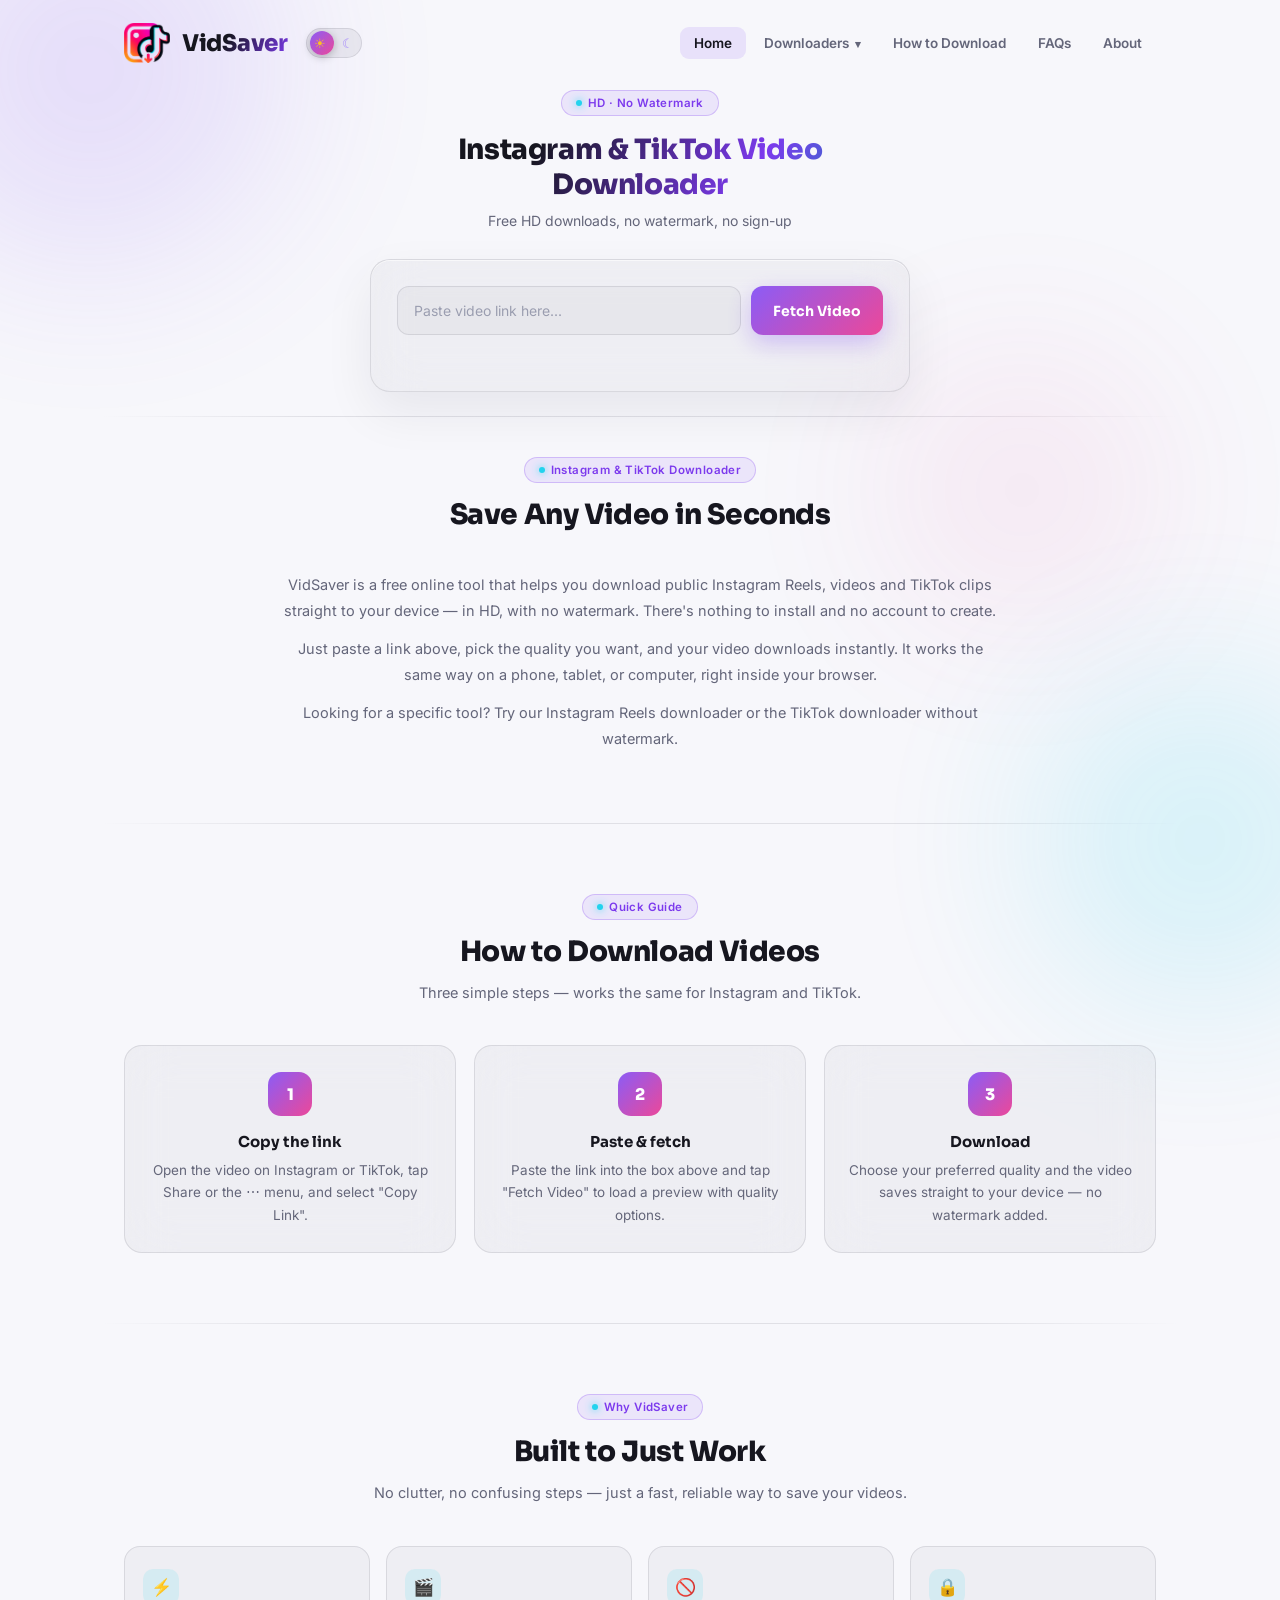
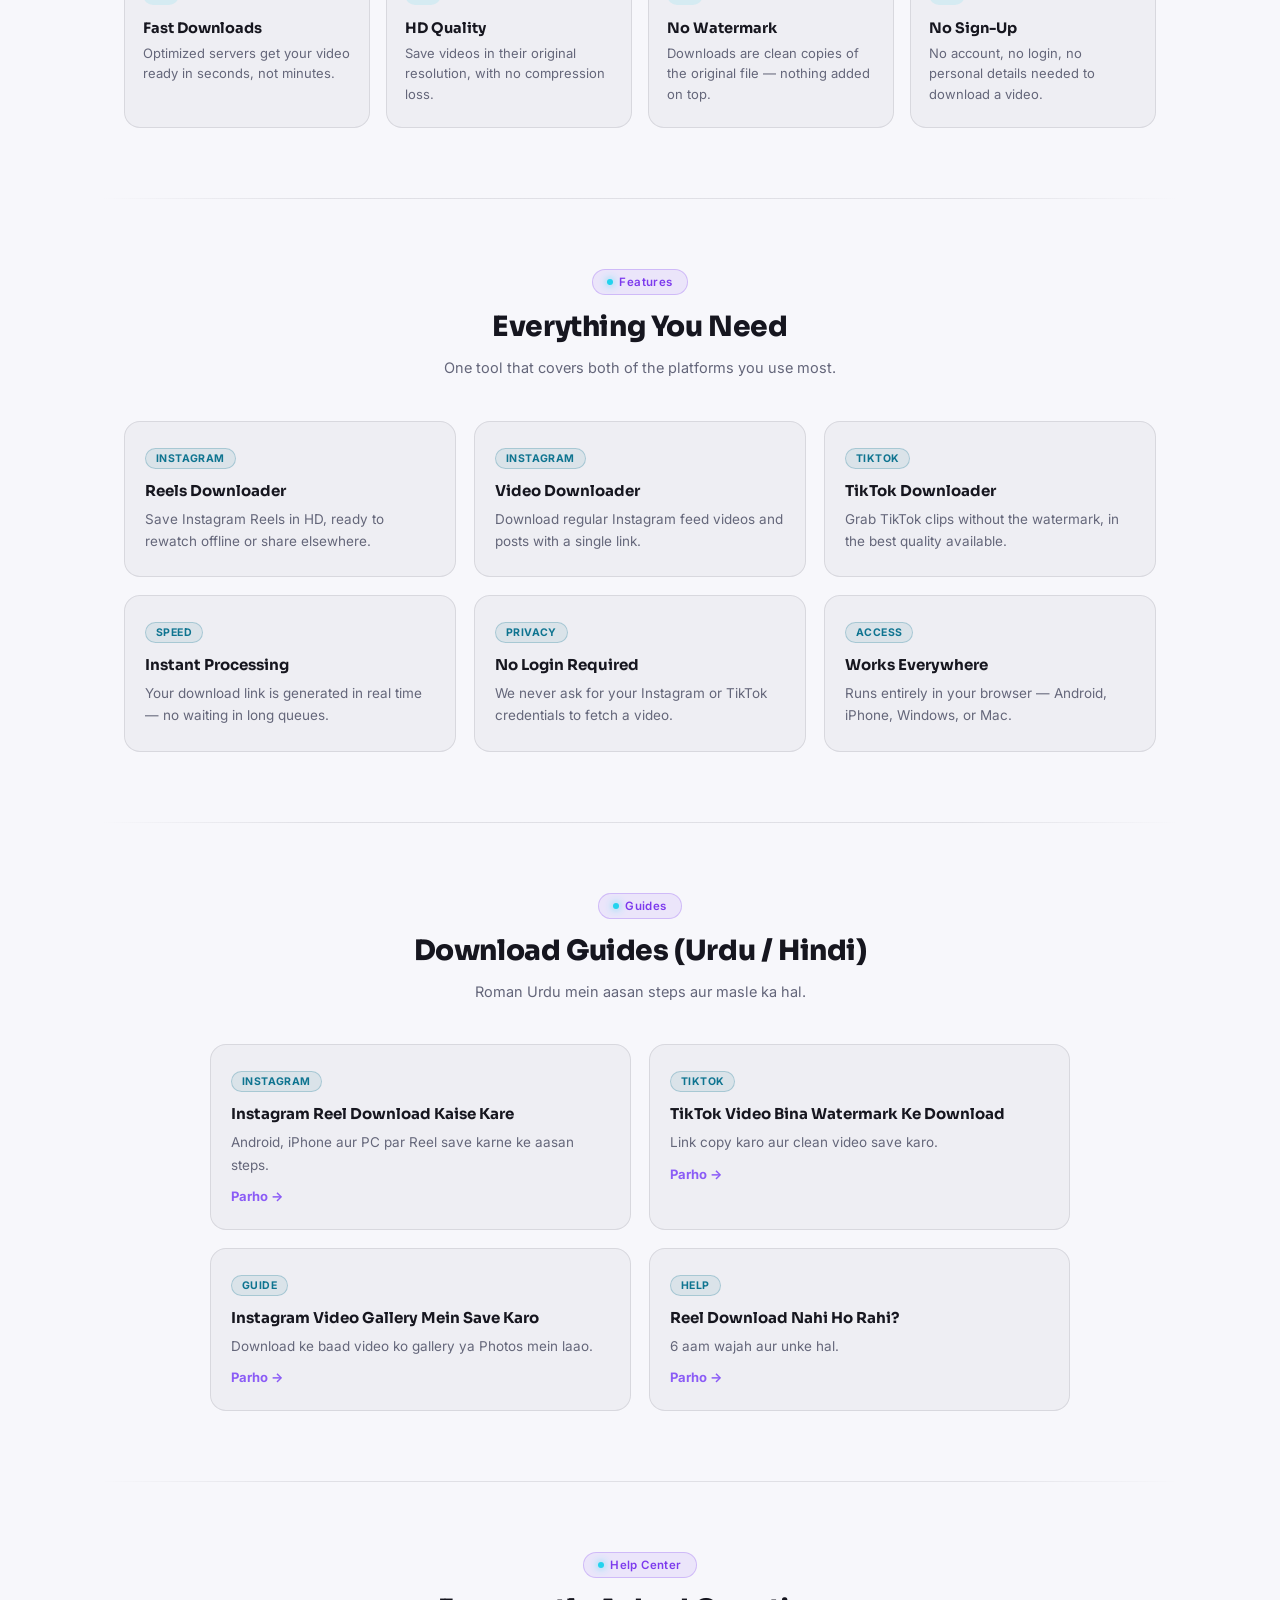
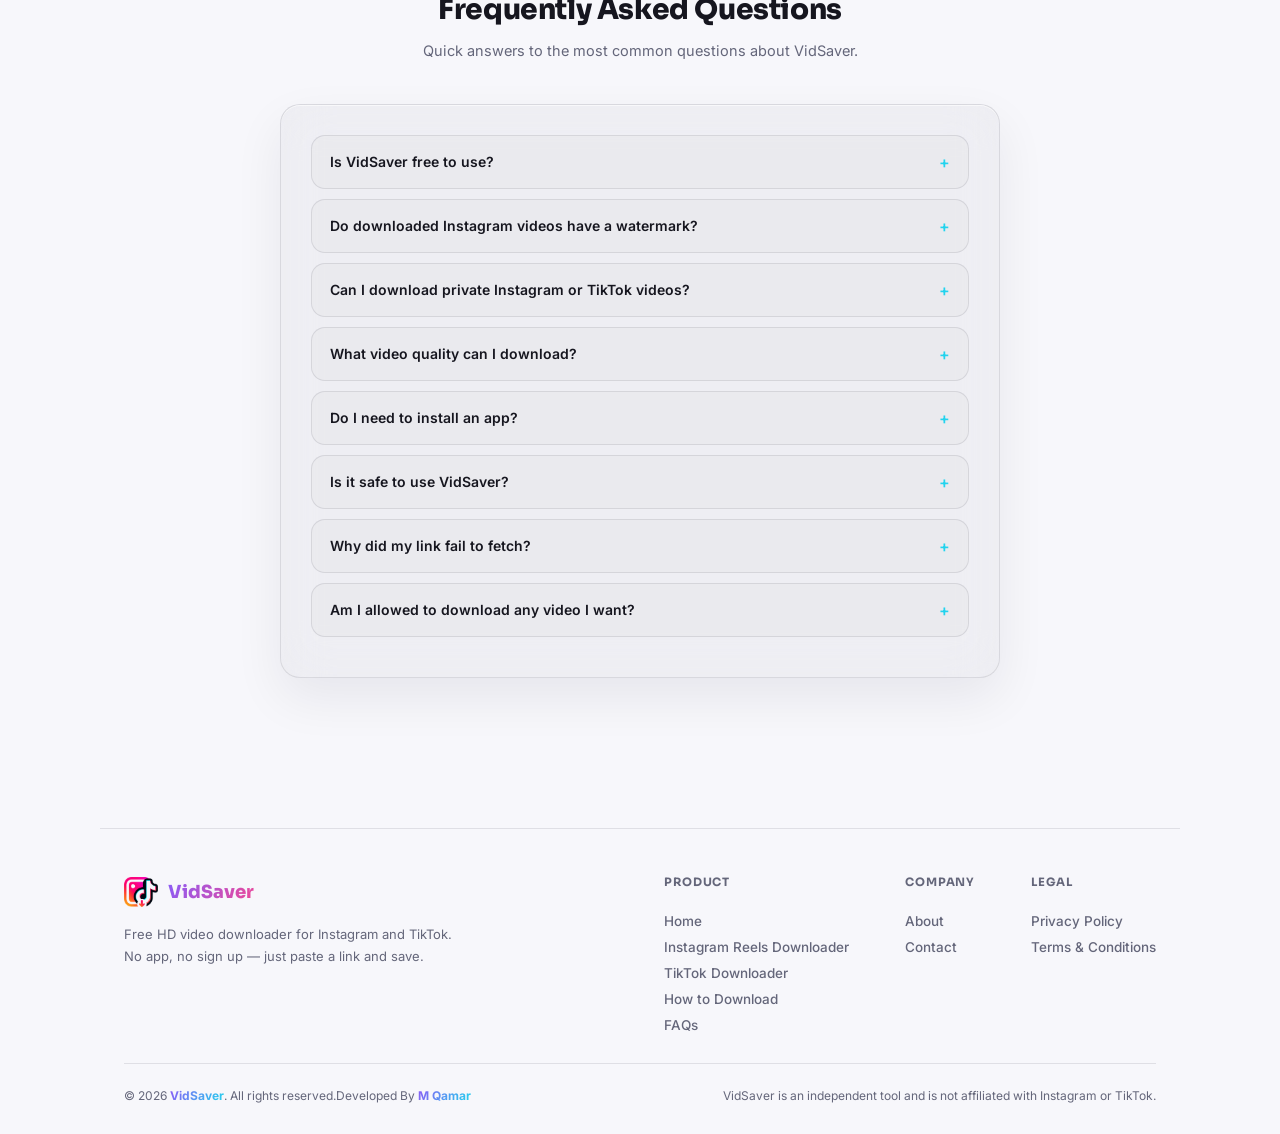
==== commit 60571e81: "Add files via upload" ====
--- a/index.html
+++ b/index.html
@@ -151,13 +151,10 @@
   </div>
   <nav class="main-nav" id="mainNav">
     <a href="/" class="active">Home</a>
-    <a href="instagram-reels-downloader.html">Instagram Reels</a>
-    <a href="tiktok-downloader-no-watermark.html">TikTok Downloader</a>
+    <div class="nav-dd"><button class="nav-dd-btn" type="button" aria-haspopup="true">Downloaders</button><div class="nav-dd-menu"><a href="instagram-reels-downloader.html">Instagram Reels</a><a href="tiktok-downloader-no-watermark.html">TikTok Downloader</a></div></div>
     <a href="how-to-download.html">How to Download</a>
     <a href="faq.html">FAQs</a>
     <a href="about.html">About</a>
-    <a href="privacy-policy.html">Privacy Policy</a>
-    <a href="terms.html">Terms</a>
   </nav>
 </header>
 
@@ -321,6 +318,22 @@
 <div class="divider"></div>
 
 <!-- FAQ -->
+<section class="section" id="guides">
+  <div class="section-header">
+    <span class="eyebrow"><span class="dot"></span> Guides</span>
+    <h2>Download Guides (Urdu / Hindi)</h2>
+    <p>Roman Urdu mein aasan steps aur masle ka hal.</p>
+  </div>
+  <div class="features-grid">
+    <a class="feature-card" href="instagram-reel-download-kaise-kare.html"><span class="tag">Instagram</span><h3>Instagram Reel Download Kaise Kare</h3><p>Android, iPhone aur PC par Reel save karne ke aasan steps.</p><span class="go">Parho →</span></a>
+    <a class="feature-card" href="tiktok-video-bina-watermark-download-kaise-kare.html"><span class="tag">TikTok</span><h3>TikTok Video Bina Watermark Ke Download</h3><p>Link copy karo aur clean video save karo.</p><span class="go">Parho →</span></a>
+    <a class="feature-card" href="instagram-video-gallery-mein-save-kaise-kare.html"><span class="tag">Guide</span><h3>Instagram Video Gallery Mein Save Karo</h3><p>Download ke baad video ko gallery ya Photos mein laao.</p><span class="go">Parho →</span></a>
+    <a class="feature-card" href="instagram-reel-download-nahi-ho-rahi.html"><span class="tag">Help</span><h3>Reel Download Nahi Ho Rahi?</h3><p>6 aam wajah aur unke hal.</p><span class="go">Parho →</span></a>
+  </div>
+</section>
+
+<div class="divider"></div>
+
 <section class="section" id="faq">
   <div class="section-header">
     <span class="eyebrow"><span class="dot"></span> Help Center</span>
@@ -352,20 +365,10 @@
     </div>
     <div class="footer-cols">
       <div class="footer-col">
-        <h4>Guides</h4>
-        <a href="instagram-reel-download-kaise-kare.html">Instagram Reel Download Kaise Kare</a>
-        <a href="tiktok-video-bina-watermark-download-kaise-kare.html">TikTok Video Bina Watermark Ke Download Kaise Kare</a>
-        <a href="instagram-video-gallery-mein-save-kaise-kare.html">Instagram Video Gallery Mein Save Kaise Kare</a>
-        <a href="instagram-reel-download-nahi-ho-rahi.html">Instagram Reel Download Nahi Ho Rahi? 6 Wajah Aur Hal</a>
-      </div>
-      <div class="footer-col">
-        <h4>Downloaders</h4>
+        <h4>Product</h4>
+        <a href="/">Home</a>
         <a href="instagram-reels-downloader.html">Instagram Reels Downloader</a>
         <a href="tiktok-downloader-no-watermark.html">TikTok Downloader</a>
-      </div>
-      <div class="footer-col">
-        <h4>Product</h4>
-        <a href="/">Home</a>
         <a href="how-to-download.html">How to Download</a>
         <a href="faq.html">FAQs</a>
       </div>
--- a/style.css
+++ b/style.css
@@ -718,3 +718,34 @@
 @media (max-width: 720px) {
   body.dark-theme nav.main-nav { background: #12101d; box-shadow: 0 20px 50px rgba(0,0,0,0.5); }
 }
+
+/* ---------- Header nav: dropdown + no wrapping ---------- */
+nav.main-nav a, .nav-dd-btn { white-space: nowrap; }
+.nav-dd { position: relative; }
+.nav-dd-btn {
+  font: inherit; font-size: 13.5px; font-weight: 600; color: var(--text-dim);
+  background: none; border: 0; padding: 8px 14px; border-radius: 9px; cursor: pointer;
+  transition: color .15s ease, background .15s ease;
+}
+.nav-dd-btn::after { content: "▾"; margin-left: 6px; font-size: 11px; }
+.nav-dd-btn:hover, .nav-dd:focus-within .nav-dd-btn { color: var(--text); background: rgba(20,20,40,0.05); }
+.nav-dd.active .nav-dd-btn { color: var(--text); background: rgba(139,92,246,0.14); }
+.nav-dd-menu {
+  display: none; position: absolute; top: 100%; left: 0; min-width: 200px; padding: 6px; margin-top: 4px;
+  background: #fff; border: 1px solid var(--border); border-radius: 12px; box-shadow: 0 16px 40px rgba(20,20,45,.14); z-index: 20;
+}
+.nav-dd:hover .nav-dd-menu, .nav-dd:focus-within .nav-dd-menu { display: block; }
+.nav-dd-menu a { display: block; }
+body.dark-theme .nav-dd-menu { background: #12101d; }
+body.dark-theme .nav-dd-btn:hover, body.dark-theme .nav-dd:focus-within .nav-dd-btn { background: rgba(255,255,255,0.05); }
+@media (max-width: 720px) {
+  .nav-dd-btn { width: 100%; text-align: left; padding: 12px 14px; }
+  .nav-dd-menu { display: block; position: static; box-shadow: none; border: 0; padding: 0 0 0 14px; margin: 0; background: transparent; }
+}
+
+/* ---------- Guides section (cards) ---------- */
+a.feature-card { display: block; color: inherit; text-decoration: none; }
+.feature-card .go { display: inline-block; margin-top: 12px; font-size: 13px; font-weight: 700; color: var(--violet); }
+.site-header .header-actions { margin-right: auto; margin-left: 18px; }
+#guides .features-grid { grid-template-columns: repeat(2, 1fr); max-width: 860px; margin: 0 auto; }
+@media (max-width: 560px) { #guides .features-grid { grid-template-columns: 1fr; } }
